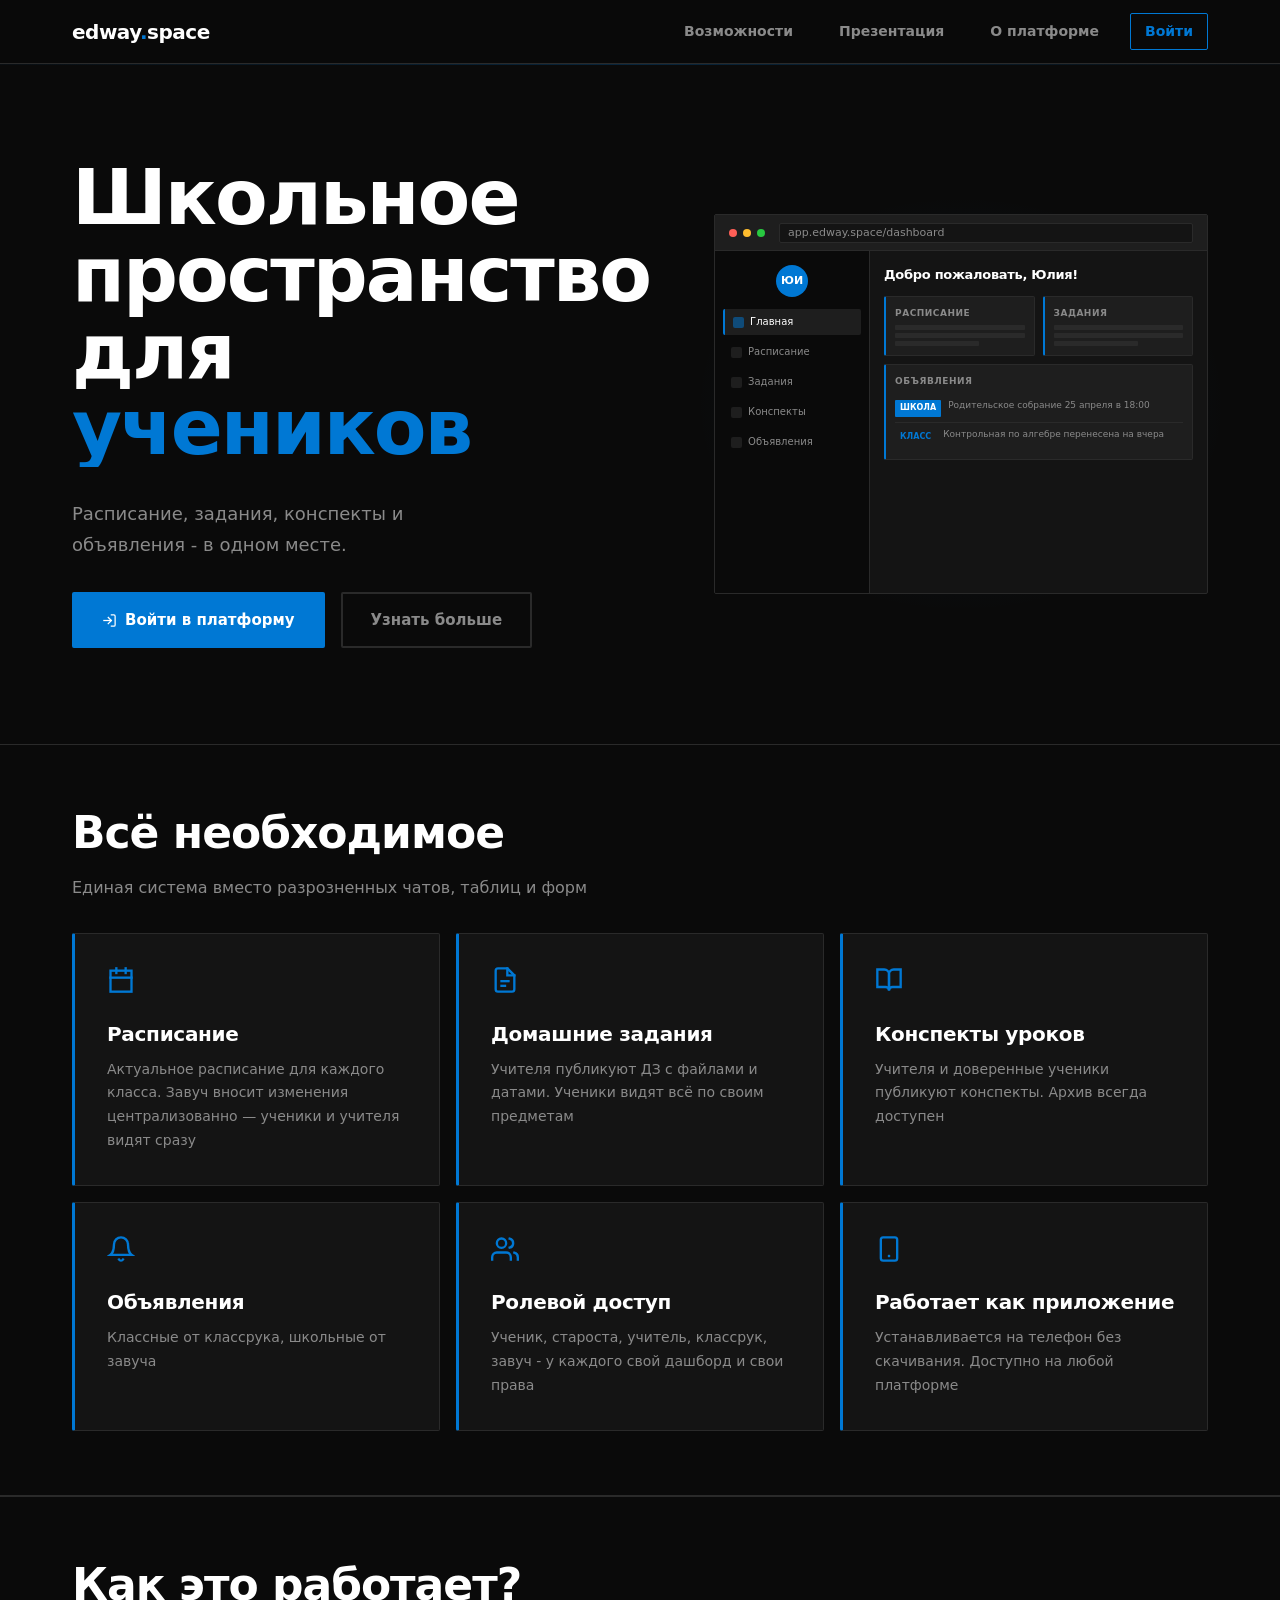
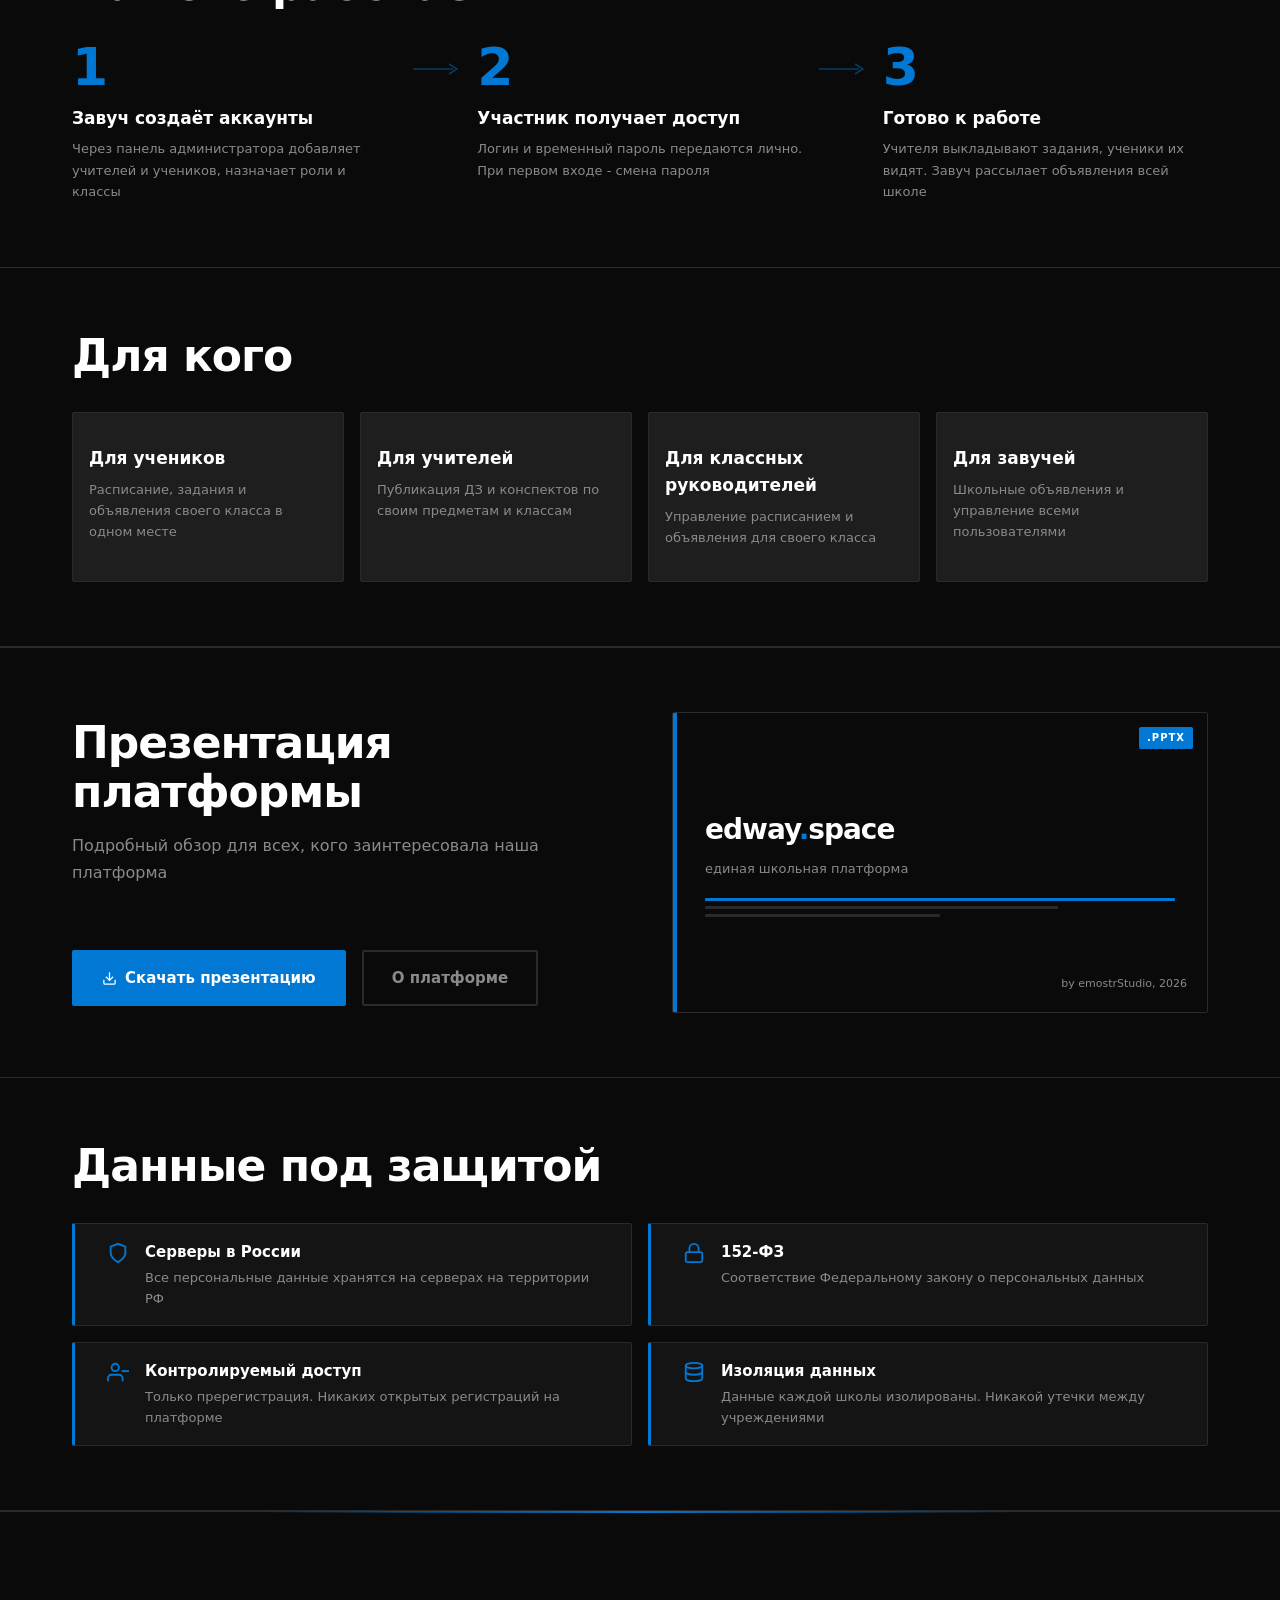
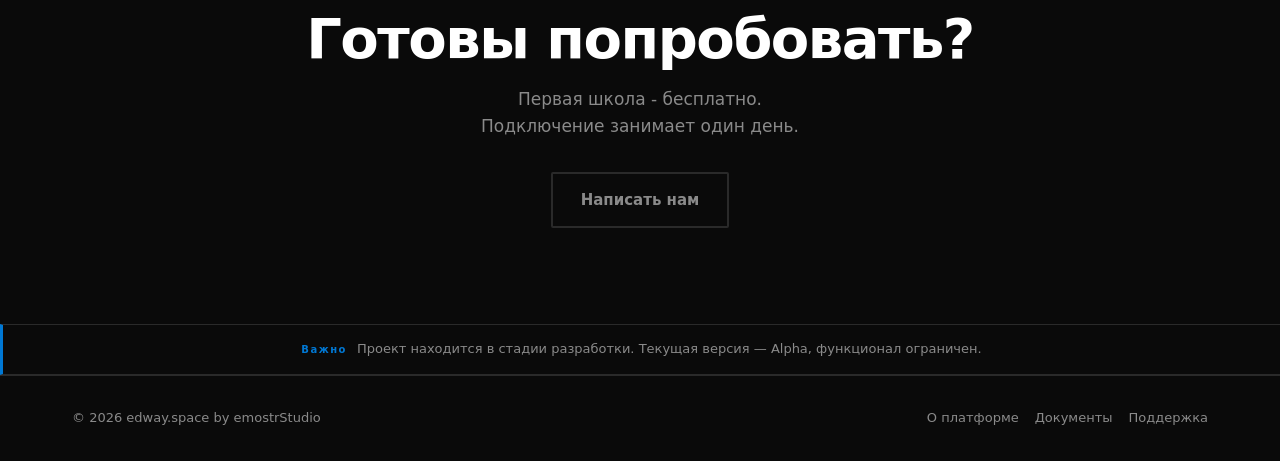
==== index.html @ b4ff79ea "nooo" ====
<!DOCTYPE html>
<html lang="ru">

<head>
    <meta charset="UTF-8">
    <meta name="viewport" content="width=device-width, initial-scale=1.0">
    <title>edway.space — единое школьное пространство</title>
    <meta name="description"
        content="Платформа для учеников, учителей и администрации. Расписание, домашние задания, объявления — всё в одном месте.">
    <link rel="icon" href="favicon.svg" type="image/svg+xml">
    <style>
        @font-face {
            font-family: 'Racama';
            src: url('assets/fonts/racama-regular.woff2') format('woff2');
            font-weight: 400 700;
            font-display: swap;
        }

        :root {
            --bg: #0a0a0a;
            --bg-card: #141414;
            --bg-secondary: #1e1e1e;
            --accent: #0078d4;
            --accent-dim: #005a9e;
            --accent-glow: rgba(0, 120, 212, 0.12);
            --text: #fff;
            --text-muted: #8a8a8a;
            --border: #2a2a2a;
            --radius: 2px;
            --sp-xs: 8px;
            --sp-sm: 16px;
            --sp-md: 32px;
            --sp-lg: 64px;
            --sp-xl: 96px;
            --container: 1200px;
        }

        *,
        *::before,
        *::after {
            box-sizing: border-box;
            margin: 0;
            padding: 0
        }

        html {
            scroll-behavior: smooth
        }

        body {
            background: var(--bg);
            color: var(--text);
            font-family: 'Racama', system-ui, sans-serif;
            font-size: 16px;
            line-height: 1.6;
            -webkit-font-smoothing: antialiased;
            overflow-x: hidden
        }

        a {
            color: inherit;
            text-decoration: none
        }

        .container {
            width: 100%;
            max-width: var(--container);
            margin-inline: auto;
            padding-inline: var(--sp-md)
        }

        .header {
            position: fixed;
            top: 0;
            left: 0;
            right: 0;
            z-index: 100;
            height: 64px;
            background: rgba(10, 10, 10, .88);
            backdrop-filter: blur(14px);
            -webkit-backdrop-filter: blur(14px);
            border-bottom: 1px solid var(--border)
        }

        .header__inner {
            display: flex;
            align-items: center;
            justify-content: space-between;
            height: 100%
        }

        .logo {
            font-size: 20px;
            font-weight: 700;
            letter-spacing: -.5px
        }

        .logo span {
            color: var(--accent)
        }

        .nav {
            display: flex;
            align-items: center;
            gap: var(--sp-sm)
        }

        .nav__link {
            font-size: 14px;
            font-weight: 600;
            color: var(--text-muted);
            padding: 6px 14px;
            border: 1px solid transparent;
            border-radius: var(--radius);
            transition: color .15s, border-color .15s, background .15s
        }

        .nav__link:hover {
            color: var(--text)
        }

        .nav__link--cta {
            color: var(--accent);
            border-color: var(--accent)
        }

        .nav__link--cta:hover {
            background: var(--accent);
            color: var(--text)
        }

        .reveal {
            opacity: 0;
            transform: translateY(28px);
            transition: opacity .7s cubic-bezier(.16, 1, .3, 1), transform .7s cubic-bezier(.16, 1, .3, 1)
        }

        .reveal.visible {
            opacity: 1;
            transform: none
        }

        .d1 {
            transition-delay: .1s
        }

        .d2 {
            transition-delay: .2s
        }

        .d3 {
            transition-delay: .3s
        }

        .d4 {
            transition-delay: .4s
        }

        .hero {
            padding-top: calc(64px + var(--sp-xl));
            padding-bottom: var(--sp-xl);
            position: relative;
            overflow: hidden
        }

        .hero::before {
            content: '';
            position: absolute;
            top: 64px;
            left: -10%;
            right: -10%;
            height: 1px;
            background: linear-gradient(90deg, transparent, var(--accent), transparent);
            opacity: .25
        }

        .hero__grid {
            display: grid;
            grid-template-columns: 1fr 1fr;
            gap: var(--sp-lg);
            align-items: center
        }

        .hero__eyebrow {
            display: inline-flex;
            align-items: center;
            gap: 8px;
            font-size: 11px;
            font-weight: 700;
            color: var(--accent);
            letter-spacing: 2px;
            text-transform: uppercase;
            margin-bottom: var(--sp-sm)
        }

        .hero__eyebrow::before {
            content: '';
            display: block;
            width: 20px;
            height: 1px;
            background: var(--accent)
        }

        .hero__heading {
            font-size: clamp(40px, 6vw, 80px);
            font-weight: 700;
            line-height: 1;
            letter-spacing: -2px;
            margin-bottom: var(--sp-md)
        }

        .ticker {
            display: inline-flex;
            vertical-align: bottom;
            overflow: hidden;
            height: 1em
        }

        #ticker-word {
            display: block;
            color: var(--accent);
            transition: transform .4s cubic-bezier(.16, 1, .3, 1), opacity .4s
        }

        #ticker-word.is-exiting {
            transform: translateY(-100%);
            opacity: 0
        }

        #ticker-word.is-entering {
            transform: translateY(100%);
            opacity: 0;
            transition: none
        }

        .hero__sub {
            font-size: 18px;
            color: var(--text-muted);
            max-width: 440px;
            margin-bottom: var(--sp-md);
            line-height: 1.7
        }

        .hero__actions {
            display: flex;
            gap: var(--sp-sm);
            flex-wrap: wrap
        }

        .btn {
            display: inline-flex;
            align-items: center;
            gap: 8px;
            padding: 14px 28px;
            font-family: inherit;
            font-size: 15px;
            font-weight: 600;
            border-radius: var(--radius);
            cursor: pointer;
            transition: all .15s;
            border: 2px solid var(--accent);
            background: var(--accent);
            color: var(--text)
        }

        .btn:hover {
            background: var(--accent-dim);
            border-color: var(--accent-dim)
        }

        .btn--outline {
            background: transparent;
            color: var(--text-muted);
            border-color: var(--border)
        }

        .btn--outline:hover {
            border-color: var(--accent);
            color: var(--text)
        }

        .hero__visual {
            position: relative;
            height: 380px
        }

        .hero__visual::after {
            content: '';
            position: absolute;
            inset: -20px;
            background: radial-gradient(ellipse at center, var(--accent-glow) 0%, transparent 70%);
            z-index: -1;
            pointer-events: none
        }

        .hero__screen {
            position: absolute;
            inset: 0;
            background: var(--bg-card);
            border: 1px solid var(--border);
            border-radius: var(--radius);
            overflow: hidden;
            display: flex;
            flex-direction: column
        }

        .screen__bar {
            height: 36px;
            background: var(--bg-secondary);
            border-bottom: 1px solid var(--border);
            display: flex;
            align-items: center;
            padding: 0 14px;
            gap: 6px;
            flex-shrink: 0
        }

        .dot {
            width: 8px;
            height: 8px;
            border-radius: 50%
        }

        .dot-r {
            background: #ff5f57
        }

        .dot-y {
            background: #febc2e
        }

        .dot-g {
            background: #28c840
        }

        .screen__url {
            flex: 1;
            height: 20px;
            background: var(--bg-card);
            border: 1px solid var(--border);
            border-radius: 2px;
            margin-left: 8px;
            padding: 0 8px;
            font-size: 11px;
            color: var(--text-muted);
            display: flex;
            align-items: center
        }

        .screen__body {
            flex: 1;
            display: flex;
            overflow: hidden
        }

        .screen__sb {
            width: 155px;
            background: var(--bg);
            border-right: 1px solid var(--border);
            padding: 14px 8px;
            flex-shrink: 0
        }

        .screen__av {
            width: 32px;
            height: 32px;
            border-radius: 50%;
            background: var(--accent);
            margin: 0 auto 12px;
            display: flex;
            align-items: center;
            justify-content: center;
            font-size: 11px;
            font-weight: 700
        }

        .sbn {
            height: 26px;
            border-radius: 2px;
            margin-bottom: 4px;
            display: flex;
            align-items: center;
            padding: 0 8px;
            gap: 6px;
            font-size: 10px;
            color: var(--text-muted)
        }

        .sbn--a {
            background: var(--bg-secondary);
            color: var(--text);
            border-left: 2px solid var(--accent)
        }

        .sbi {
            width: 11px;
            height: 11px;
            border-radius: 2px;
            background: var(--bg-secondary);
            flex-shrink: 0
        }

        .sbn--a .sbi {
            background: var(--accent);
            opacity: .5
        }

        .screen__main {
            flex: 1;
            padding: 14px;
            overflow: hidden
        }

        .sg {
            font-size: 13px;
            font-weight: 700;
            margin-bottom: 10px;
            letter-spacing: -.3px
        }

        .scr {
            display: grid;
            grid-template-columns: 1fr 1fr;
            gap: 8px;
            margin-bottom: 8px
        }

        .sc {
            background: var(--bg-secondary);
            border: 1px solid var(--border);
            border-left: 2px solid var(--accent);
            border-radius: 2px;
            padding: 9px
        }

        .sct {
            font-size: 9px;
            font-weight: 700;
            color: var(--text-muted);
            letter-spacing: .5px;
            margin-bottom: 5px
        }

        .scl {
            height: 5px;
            background: var(--border);
            border-radius: 1px;
            margin-bottom: 3px
        }

        .scl:last-child {
            width: 65%;
            margin: 0
        }

        .scw {
            background: var(--bg-secondary);
            border: 1px solid var(--border);
            border-left: 2px solid var(--accent);
            border-radius: 2px;
            padding: 9px
        }

        .san {
            display: flex;
            align-items: flex-start;
            gap: 7px;
            padding: 5px 0;
            border-bottom: 1px solid var(--border)
        }

        .san:last-child {
            border: none
        }

        .sbdg {
            font-size: 8px;
            font-weight: 700;
            padding: 2px 5px;
            background: var(--accent);
            color: #fff;
            border-radius: 1px;
            flex-shrink: 0;
            margin-top: 1px
        }

        .sat {
            font-size: 9px;
            color: var(--text-muted);
            line-height: 1.4
        }

        .stats {
            border-top: 1px solid var(--border);
            border-bottom: 1px solid var(--border);
            padding: var(--sp-md) 0
        }

        .stats__grid {
            display: grid;
            grid-template-columns: repeat(4, 1fr)
        }

        .stats__item {
            text-align: center;
            padding: var(--sp-sm);
            border-right: 1px solid var(--border)
        }

        .stats__item:last-child {
            border-right: none
        }

        .stats__num {
            display: block;
            font-size: 40px;
            font-weight: 700;
            color: var(--accent);
            letter-spacing: -1px;
            line-height: 1;
            margin-bottom: 4px
        }

        .stats__label {
            font-size: 13px;
            color: var(--text-muted)
        }

        section {
            padding-block: var(--sp-lg)
        }

        .section-label {
            display: block;
            font-size: 11px;
            font-weight: 700;
            color: var(--accent);
            letter-spacing: 2px;
            text-transform: uppercase;
            margin-bottom: var(--sp-xs)
        }

        .section-title {
            font-size: clamp(28px, 4vw, 44px);
            font-weight: 700;
            letter-spacing: -1px;
            margin-bottom: var(--sp-sm);
            line-height: 1.1
        }

        .section-sub {
            font-size: 16px;
            color: var(--text-muted);
            max-width: 560px;
            line-height: 1.7
        }

        .section-divider {
            border: none;
            border-top: 1px solid var(--border)
        }

        .features__grid {
            display: grid;
            grid-template-columns: repeat(3, 1fr);
            gap: var(--sp-sm);
            margin-top: var(--sp-md)
        }

        .card {
            background: var(--bg-card);
            border: 1px solid var(--border);
            border-radius: var(--radius);
            padding: var(--sp-md);
            transition: border-color .2s
        }

        .card:hover {
            border-color: rgba(0, 120, 212, .4)
        }

        .card--accent {
            border-left: 3px solid var(--accent)
        }

        .card__icon {
            color: var(--accent);
            margin-bottom: var(--sp-sm)
        }

        .card__title {
            font-size: 20px;
            font-weight: 700;
            margin-bottom: var(--sp-xs);
            letter-spacing: -.3px
        }

        .card__text {
            font-size: 14px;
            color: var(--text-muted);
            line-height: 1.7
        }

        .how {
            background: var(--bg);
            border-top: 1px solid var(--border);
            border-bottom: 1px solid var(--border)
        }

        .how__steps {
            display: flex;
            align-items: flex-start;
            margin-top: var(--sp-md)
        }

        .how__step {
            flex: 1
        }

        .how__num {
            display: block;
            font-size: 52px;
            font-weight: 700;
            color: var(--accent);
            letter-spacing: -2px;
            line-height: 1
        }

        .how__title {
            font-size: 17px;
            font-weight: 700;
            margin-top: 12px;
            margin-bottom: 6px
        }

        .how__text {
            font-size: 13px;
            color: var(--text-muted);
            line-height: 1.65
        }

        .how__connector {
            flex-shrink: 0;
            display: flex;
            align-items: flex-start;
            padding-top: 20px;
            opacity: .45;
            margin-inline: var(--sp-sm)
        }

        .roles__grid {
            display: grid;
            grid-template-columns: repeat(4, 1fr);
            gap: var(--sp-sm);
            margin-top: var(--sp-md)
        }

        .role-card {
            background: var(--bg-secondary);
            border: 1px solid var(--border);
            border-radius: var(--radius);
            padding: var(--sp-md) var(--sp-sm);
            transition: border-color .2s
        }

        .role-card:hover {
            border-color: var(--accent)
        }

        .role-card__label {
            display: block;
            font-size: 11px;
            font-weight: 700;
            color: var(--accent);
            letter-spacing: 1.5px;
            margin-bottom: var(--sp-sm)
        }

        .role-card__title {
            font-size: 17px;
            font-weight: 700;
            margin-bottom: var(--sp-xs)
        }

        .role-card__text {
            font-size: 13px;
            color: var(--text-muted);
            line-height: 1.6
        }

        .presentation {
            background: var(--bg);
            border-top: 1px solid var(--border);
            border-bottom: 1px solid var(--border)
        }

        .pres__grid {
            display: grid;
            grid-template-columns: 1fr 1fr;
            gap: var(--sp-lg);
            align-items: center
        }

        .pres__preview {
            position: relative;
            background: var(--bg-card);
            border: 1px solid var(--border);
            border-radius: var(--radius);
            overflow: hidden;
            aspect-ratio: 16/9;
            display: flex;
            align-items: center;
            justify-content: center;
            cursor: pointer;
            transition: border-color .2s
        }

        .pres__preview:hover {
            border-color: rgba(0, 120, 212, .4)
        }

        .pres__slide {
            width: 100%;
            height: 100%;
            background: var(--bg);
            display: flex;
            flex-direction: column;
            justify-content: center;
            padding: 32px;
            position: relative
        }

        .pres__slide::before {
            content: '';
            position: absolute;
            top: 0;
            left: 0;
            width: 4px;
            height: 100%;
            background: var(--accent)
        }

        .pres__logo-big {
            font-size: 28px;
            font-weight: 700;
            letter-spacing: -1px;
            margin-bottom: 6px
        }

        .pres__logo-big span {
            color: var(--accent)
        }

        .pres__sub {
            font-size: 13px;
            color: var(--text-muted)
        }

        .pres__lines {
            margin-top: 18px;
            display: flex;
            flex-direction: column;
            gap: 5px
        }

        .pres__line {
            height: 3px;
            background: var(--accent);
            border-radius: 1px
        }

        .pres__line:nth-child(2) {
            background: var(--border);
            width: 75%
        }

        .pres__line:nth-child(3) {
            background: var(--border);
            width: 50%
        }

        .pres__year {
            font-size: 11px;
            color: var(--text-muted);
            position: absolute;
            bottom: 20px;
            right: 20px
        }

        .pres__badge-tag {
            position: absolute;
            top: 14px;
            right: 14px;
            background: var(--accent);
            color: #fff;
            font-size: 10px;
            font-weight: 700;
            padding: 3px 8px;
            border-radius: 2px;
            letter-spacing: 1px
        }

        .pres__hover {
            position: absolute;
            inset: 0;
            display: flex;
            align-items: center;
            justify-content: center;
            background: rgba(0, 0, 0, .5);
            opacity: 0;
            transition: opacity .2s
        }

        .pres__preview:hover .pres__hover {
            opacity: 1
        }

        .pres__play-circle {
            width: 48px;
            height: 48px;
            border: 2px solid #fff;
            border-radius: 50%;
            display: flex;
            align-items: center;
            justify-content: center
        }

        .pres__meta {
            display: flex;
            gap: var(--sp-sm);
            flex-wrap: wrap;
            margin-top: var(--sp-md)
        }

        .meta-tag {
            font-size: 12px;
            color: var(--text-muted);
            background: var(--bg-secondary);
            border: 1px solid var(--border);
            padding: 4px 10px;
            border-radius: 2px
        }

        .pres__actions {
            display: flex;
            gap: var(--sp-sm);
            margin-top: var(--sp-md);
            flex-wrap: wrap
        }

        .security__grid {
            display: grid;
            grid-template-columns: 1fr 1fr;
            gap: var(--sp-sm);
            margin-top: var(--sp-md)
        }

        .sec-card {
            display: flex;
            gap: var(--sp-sm);
            align-items: flex-start;
            background: var(--bg-card);
            border: 1px solid var(--border);
            border-left: 3px solid var(--accent);
            border-radius: var(--radius);
            padding: var(--sp-sm) var(--sp-md)
        }

        .sec-card__icon {
            color: var(--accent);
            flex-shrink: 0;
            margin-top: 2px
        }

        .sec-card__title {
            font-size: 15px;
            font-weight: 700;
            margin-bottom: 4px
        }

        .sec-card__text {
            font-size: 13px;
            color: var(--text-muted);
            line-height: 1.6
        }

        .cta {
            text-align: center;
            padding-block: var(--sp-xl);
            border-top: 1px solid var(--border);
            position: relative
        }

        .cta::before {
            content: '';
            position: absolute;
            top: -1px;
            left: 20%;
            right: 20%;
            height: 2px;
            background: linear-gradient(90deg, transparent, var(--accent), transparent)
        }

        .cta__heading {
            font-size: clamp(32px, 5vw, 56px);
            font-weight: 700;
            letter-spacing: -1.5px;
            line-height: 1.1;
            margin-bottom: var(--sp-sm)
        }

        .cta__sub {
            font-size: 17px;
            color: var(--text-muted);
            max-width: 440px;
            margin: 0 auto var(--sp-md);
            line-height: 1.6
        }

        .cta__actions {
            display: flex;
            gap: var(--sp-sm);
            justify-content: center;
            flex-wrap: wrap
        }

        .cta__note {
            margin-top: var(--sp-sm);
            font-size: 13px;
            color: var(--text-muted)
        }

        .alpha-notice {
            background: var(--bg);
            border-top: 1px solid var(--border);
            border-bottom: 1px solid var(--border);
            border-left: 3px solid var(--accent);
            padding: 14px 32px;
            font-size: 13px;
            color: var(--text-muted);
            text-align: center
        }

        .alpha-notice__label {
            font-size: 10px;
            font-weight: 700;
            color: var(--accent);
            letter-spacing: 1.5px;
            margin-right: 10px
        }

        .footer {
            padding-block: var(--sp-md);
            border-top: 1px solid var(--border)
        }

        .footer__inner {
            display: flex;
            align-items: center;
            justify-content: space-between;
            flex-wrap: wrap;
            gap: var(--sp-sm)
        }

        .footer__copy {
            font-size: 13px;
            color: var(--text-muted)
        }

        .footer__nav {
            display: flex;
            gap: var(--sp-sm)
        }

        .footer__link {
            font-size: 13px;
            color: var(--text-muted);
            transition: color .15s
        }

        .footer__link:hover {
            color: var(--text)
        }

        @media(max-width:900px) {
            .hero__grid {
                grid-template-columns: 1fr
            }

            .hero__visual {
                display: none
            }

            .pres__grid {
                grid-template-columns: 1fr
            }

            .roles__grid {
                grid-template-columns: 1fr 1fr
            }

            .stats__grid {
                grid-template-columns: 1fr 1fr
            }

            .stats__item:nth-child(2) {
                border-right: none
            }

            .stats__item:nth-child(3) {
                border-top: 1px solid var(--border)
            }

            .stats__item:nth-child(4) {
                border-top: 1px solid var(--border);
                border-right: none
            }
        }

        @media(max-width:640px) {
            :root {
                --sp-lg: 48px;
                --sp-xl: 64px
            }

            .features__grid,
            .security__grid {
                grid-template-columns: 1fr
            }

            .roles__grid {
                grid-template-columns: 1fr
            }

            .how__steps {
                flex-direction: column;
                gap: var(--sp-md)
            }

            .how__connector {
                display: none
            }

            .footer__inner {
                flex-direction: column;
                align-items: flex-start
            }

            .nav__link:not(.nav__link--cta) {
                display: none
            }
        }
    </style>
</head>

<body>

    <header class="header">
        <div class="container header__inner">
            <a href="/" class="logo">edway<span>.</span>space</a>
            <nav class="nav">
                <a href="#features" class="nav__link">Возможности</a>
                <a href="#presentation" class="nav__link">Презентация</a>
                <a href="pages/about.html" class="nav__link">О платформе</a>
                <a href="https://app.edway.space/login" class="nav__link nav__link--cta">Войти</a>
            </nav>
        </div>
    </header>

    <section class="hero">
        <div class="container">
            <div class="hero__grid">
                <div>
                    <h1 class="hero__heading reveal d1">
                        Школьное<br>пространство<br>для
                        <span class="ticker"><span id="ticker-word">учеников</span></span>
                    </h1>
                    <p class="hero__sub reveal d2">Расписание, задания, конспекты и объявления - в одном месте.</p>
                    <div class="hero__actions reveal d3">
                        <a href="https://app.edway.space" class="btn">
                            <svg width="15" height="15" viewBox="0 0 24 24" fill="none" stroke="currentColor"
                                stroke-width="2" stroke-linecap="square">
                                <path d="M15 3h4a2 2 0 0 1 2 2v14a2 2 0 0 1-2 2h-4" />
                                <polyline points="10 17 15 12 10 7" />
                                <line x1="15" y1="12" x2="3" y2="12" />
                            </svg>
                            Войти в платформу
                        </a>
                        <a href="#features" class="btn btn--outline">Узнать больше</a>
                    </div>
                </div>

                <div class="hero__visual reveal d2">
                    <div class="hero__screen">
                        <div class="screen__bar">
                            <div class="dot dot-r"></div>
                            <div class="dot dot-y"></div>
                            <div class="dot dot-g"></div>
                            <div class="screen__url">app.edway.space/dashboard</div>
                        </div>
                        <div class="screen__body">
                            <div class="screen__sb">
                                <div class="screen__av">ЮИ</div>
                                <div class="sbn sbn--a">
                                    <div class="sbi"></div>Главная
                                </div>
                                <div class="sbn">
                                    <div class="sbi"></div>Расписание
                                </div>
                                <div class="sbn">
                                    <div class="sbi"></div>Задания
                                </div>
                                <div class="sbn">
                                    <div class="sbi"></div>Конспекты
                                </div>
                                <div class="sbn">
                                    <div class="sbi"></div>Объявления
                                </div>
                            </div>
                            <div class="screen__main">
                                <div class="sg">Добро пожаловать, Юлия!</div>
                                <div class="scr">
                                    <div class="sc">
                                        <div class="sct">РАСПИСАНИЕ</div>
                                        <div class="scl"></div>
                                        <div class="scl"></div>
                                        <div class="scl"></div>
                                    </div>
                                    <div class="sc">
                                        <div class="sct">ЗАДАНИЯ</div>
                                        <div class="scl"></div>
                                        <div class="scl"></div>
                                        <div class="scl"></div>
                                    </div>
                                </div>
                                <div class="scw">
                                    <div class="sct">ОБЪЯВЛЕНИЯ</div>
                                    <div class="san">
                                        <div class="sbdg">ШКОЛА</div>
                                        <div class="sat">Родительское собрание 25 апреля в 18:00</div>
                                    </div>
                                    <div class="san">
                                        <div class="sbdg" style="background:var(--bg-secondary);color:var(--accent)">
                                            КЛАСС</div>
                                        <div class="sat">Контрольная по алгебре перенесена на вчера</div>
                                    </div>
                                </div>
                            </div>
                        </div>
                    </div>
                </div>
            </div>
        </div>
    </section>

    <hr class="section-divider">


    <section id="features">
        <div class="container">
            <h2 class="section-title reveal">Всё необходимое</h2>
            <p class="section-sub reveal">Единая система вместо разрозненных чатов, таблиц и форм</p>
            <div class="features__grid">
                <article class="card card--accent reveal d1">
                    <div class="card__icon"><svg width="28" height="28" viewBox="0 0 24 24" fill="none"
                            stroke="currentColor" stroke-width="2" stroke-linecap="square">
                            <rect x="3" y="4" width="18" height="18" />
                            <line x1="16" y1="2" x2="16" y2="6" />
                            <line x1="8" y1="2" x2="8" y2="6" />
                            <line x1="3" y1="10" x2="21" y2="10" />
                        </svg></div>
                    <h3 class="card__title">Расписание</h3>
                    <p class="card__text">Актуальное расписание для каждого класса. Завуч вносит изменения
                        централизованно — ученики и учителя
                        видят сразу</p>
                </article>
                <article class="card card--accent reveal d2">
                    <div class="card__icon"><svg width="28" height="28" viewBox="0 0 24 24" fill="none"
                            stroke="currentColor" stroke-width="2" stroke-linecap="square">
                            <path d="M14 2H6a2 2 0 0 0-2 2v16a2 2 0 0 0 2 2h12a2 2 0 0 0 2-2V8z" />
                            <polyline points="14 2 14 8 20 8" />
                            <line x1="9" y1="13" x2="15" y2="13" />
                            <line x1="9" y1="17" x2="12" y2="17" />
                        </svg></div>
                    <h3 class="card__title">Домашние задания</h3>
                    <p class="card__text">Учителя публикуют ДЗ с файлами и датами. Ученики видят всё по своим
                        предметам</p>
                </article>
                <article class="card card--accent reveal d3">
                    <div class="card__icon"><svg width="28" height="28" viewBox="0 0 24 24" fill="none"
                            stroke="currentColor" stroke-width="2" stroke-linecap="square">
                            <path d="M2 3h6a4 4 0 0 1 4 4v14a3 3 0 0 0-3-3H2z" />
                            <path d="M22 3h-6a4 4 0 0 0-4 4v14a3 3 0 0 1 3-3h7z" />
                        </svg></div>
                    <h3 class="card__title">Конспекты уроков</h3>
                    <p class="card__text">Учителя и доверенные ученики публикуют конспекты. Архив всегда доступен</p>
                </article>
                <article class="card card--accent reveal d1">
                    <div class="card__icon"><svg width="28" height="28" viewBox="0 0 24 24" fill="none"
                            stroke="currentColor" stroke-width="2" stroke-linecap="square">
                            <path d="M18 8A6 6 0 0 0 6 8c0 7-3 9-3 9h18s-3-2-3-9" />
                            <path d="M13.73 21a2 2 0 0 1-3.46 0" />
                        </svg></div>
                    <h3 class="card__title">Объявления</h3>
                    <p class="card__text">Классные от классрука, школьные от завуча</p>
                </article>
                <article class="card card--accent reveal d2">
                    <div class="card__icon"><svg width="28" height="28" viewBox="0 0 24 24" fill="none"
                            stroke="currentColor" stroke-width="2" stroke-linecap="square">
                            <path d="M17 21v-2a4 4 0 0 0-4-4H5a4 4 0 0 0-4 4v2" />
                            <circle cx="9" cy="7" r="4" />
                            <path d="M23 21v-2a4 4 0 0 0-3-3.87" />
                            <path d="M16 3.13a4 4 0 0 1 0 7.75" />
                        </svg></div>
                    <h3 class="card__title">Ролевой доступ</h3>
                    <p class="card__text">Ученик, староста, учитель, классрук, завуч - у каждого свой дашборд и свои
                        права</p>
                </article>
                <article class="card card--accent reveal d3">
                    <div class="card__icon"><svg width="28" height="28" viewBox="0 0 24 24" fill="none"
                            stroke="currentColor" stroke-width="2" stroke-linecap="square">
                            <rect x="5" y="2" width="14" height="20" rx="2" ry="2" />
                            <line x1="12" y1="18" x2="12.01" y2="18" />
                        </svg></div>
                    <h3 class="card__title">Работает как приложение</h3>
                    <p class="card__text">Устанавливается на телефон без скачивания. Доступно на любой платформе</p>
                </article>
            </div>
        </div>
    </section>

    <hr class="section-divider">

    <section class="how">
        <div class="container">
            <h2 class="section-title reveal">Как это работает?</h2>
            <div class="how__steps">
                <div class="how__step reveal d1">
                    <span class="how__num">1</span>
                    <h3 class="how__title">Завуч создаёт аккаунты</h3>
                    <p class="how__text">Через панель администратора добавляет учителей и учеников, назначает роли и
                        классы</p>
                </div>
                <div class="how__connector" aria-hidden="true">
                    <svg width="48" height="16" viewBox="0 0 48 16" fill="none">
                        <line x1="0" y1="8" x2="40" y2="8" stroke="#0078d4" stroke-width="1.5" />
                        <polyline points="36,3 44,8 36,13" stroke="#0078d4" stroke-width="1.5" fill="none"
                            stroke-linejoin="miter" />
                    </svg>
                </div>
                <div class="how__step reveal d2">
                    <span class="how__num">2</span>
                    <h3 class="how__title">Участник получает доступ</h3>
                    <p class="how__text">Логин и временный пароль передаются лично. При первом входе - смена пароля</p>
                </div>
                <div class="how__connector" aria-hidden="true">
                    <svg width="48" height="16" viewBox="0 0 48 16" fill="none">
                        <line x1="0" y1="8" x2="40" y2="8" stroke="#0078d4" stroke-width="1.5" />
                        <polyline points="36,3 44,8 36,13" stroke="#0078d4" stroke-width="1.5" fill="none"
                            stroke-linejoin="miter" />
                    </svg>
                </div>
                <div class="how__step reveal d3">
                    <span class="how__num">3</span>
                    <h3 class="how__title">Готово к работе</h3>
                    <p class="how__text">Учителя выкладывают задания, ученики их видят. Завуч рассылает объявления всей
                        школе</p>
                </div>
            </div>
        </div>
    </section>

    <section>
        <div class="container">
            <h2 class="section-title reveal">Для кого</h2>
            <div class="roles__grid">
                <article class="role-card reveal d1">
                    <h3 class="role-card__title">Для учеников</h3>
                    <p class="role-card__text">Расписание, задания и объявления своего класса в одном месте</p>
                </article>
                <article class="role-card reveal d2">
                    <h3 class="role-card__title">Для учителей</h3>
                    <p class="role-card__text">Публикация ДЗ и конспектов по своим предметам и классам</p>
                </article>
                <article class="role-card reveal d3">
                    <h3 class="role-card__title">Для классных руководителей</h3>
                    <p class="role-card__text">Управление расписанием и объявления для своего класса</p>
                </article>
                <article class="role-card reveal d4">
                    <h3 class="role-card__title">Для завучей</h3>
                    <p class="role-card__text">Школьные объявления и управление всеми пользователями</p>
                </article>
            </div>
        </div>
    </section>

    <hr class="section-divider">

    <section id="presentation" class="presentation">
        <div class="container">
            <div class="pres__grid">
                <div class="reveal">
                    <h2 class="section-title">Презентация<br>платформы</h2>
                    <p class="section-sub">Подробный обзор для всех, кого заинтересовала наша платформа</p>
                    <div class="pres__meta">
                    </div>
                    <div class="pres__actions">
                        <a href="assets/edwayspace_pres.pptx" download class="btn">
                            <svg width="15" height="15" viewBox="0 0 24 24" fill="none" stroke="currentColor"
                                stroke-width="2" stroke-linecap="square">
                                <path d="M21 15v4a2 2 0 0 1-2 2H5a2 2 0 0 1-2-2v-4" />
                                <polyline points="7 10 12 15 17 10" />
                                <line x1="12" y1="15" x2="12" y2="3" />
                            </svg>
                            Скачать презентацию
                        </a>
                        <a href="pages/about.html" class="btn btn--outline">О платформе</a>
                    </div>
                </div>
                <div class="pres__preview reveal d2">
                    <div class="pres__slide">
                        <div class="pres__badge-tag">.PPTX</div>
                        <div class="pres__logo-big">edway<span>.</span>space</div>
                        <div class="pres__sub">единая школьная платформа</div>
                        <div class="pres__lines">
                            <div class="pres__line"></div>
                            <div class="pres__line"></div>
                            <div class="pres__line"></div>
                        </div>
                        <div class="pres__year">by emostrStudio, 2026</div>
                    </div>
                    <div class="pres__hover">
                        <div class="pres__play-circle">
                            <svg width="16" height="16" viewBox="0 0 24 24" fill="white">
                                <polygon points="5 3 19 12 5 21 5 3" />
                            </svg>
                        </div>
                    </div>
                </div>
            </div>
        </div>
    </section>

    <section>
        <div class="container">
            <h2 class="section-title reveal">Данные под защитой</h2>
            <div class="security__grid">
                <div class="sec-card reveal d1">
                    <div class="sec-card__icon"><svg width="22" height="22" viewBox="0 0 24 24" fill="none"
                            stroke="currentColor" stroke-width="2" stroke-linecap="square">
                            <path d="M12 22s8-4 8-10V5l-8-3-8 3v7c0 6 8 10 8 10z" />
                        </svg></div>
                    <div>
                        <h4 class="sec-card__title">Серверы в России</h4>
                        <p class="sec-card__text">Все персональные данные хранятся на серверах на территории РФ</p>
                    </div>
                </div>
                <div class="sec-card reveal d2">
                    <div class="sec-card__icon"><svg width="22" height="22" viewBox="0 0 24 24" fill="none"
                            stroke="currentColor" stroke-width="2" stroke-linecap="square">
                            <rect x="3" y="11" width="18" height="11" rx="2" ry="2" />
                            <path d="M7 11V7a5 5 0 0 1 10 0v4" />
                        </svg></div>
                    <div>
                        <h4 class="sec-card__title">152-ФЗ</h4>
                        <p class="sec-card__text">Соответствие Федеральному закону о персональных данных</p>
                    </div>
                </div>
                <div class="sec-card reveal d3">
                    <div class="sec-card__icon"><svg width="22" height="22" viewBox="0 0 24 24" fill="none"
                            stroke="currentColor" stroke-width="2" stroke-linecap="square">
                            <path d="M17 21v-2a4 4 0 0 0-4-4H5a4 4 0 0 0-4 4v2" />
                            <circle cx="9" cy="7" r="4" />
                            <line x1="23" y1="11" x2="17" y2="11" />
                        </svg></div>
                    <div>
                        <h4 class="sec-card__title">Контролируемый доступ</h4>
                        <p class="sec-card__text">Только пререгистрация. Никаких открытых регистраций на платформе</p>
                    </div>
                </div>
                <div class="sec-card reveal d4">
                    <div class="sec-card__icon"><svg width="22" height="22" viewBox="0 0 24 24" fill="none"
                            stroke="currentColor" stroke-width="2" stroke-linecap="square">
                            <ellipse cx="12" cy="5" rx="9" ry="3" />
                            <path d="M21 12c0 1.66-4 3-9 3s-9-1.34-9-3" />
                            <path d="M3 5v14c0 1.66 4 3 9 3s9-1.34 9-3V5" />
                        </svg></div>
                    <div>
                        <h4 class="sec-card__title">Изоляция данных</h4>
                        <p class="sec-card__text">Данные каждой школы изолированы. Никакой утечки между учреждениями</p>
                    </div>
                </div>
            </div>
        </div>
    </section>

    <hr class="section-divider">

    <section class="cta">
        <div class="container">
            <h2 class="cta__heading reveal">Готовы попробовать?</h2>
            <p class="cta__sub reveal">Первая школа - бесплатно.<br>Подключение занимает один день.</p>
            <div class="cta__actions reveal">
                <a href="pages/support.html" class="btn btn--outline">Написать нам</a>
            </div>
        </div>
    </section>

    <aside class="alpha-notice">
        <span class="alpha-notice__label">Важно</span>Проект находится в стадии разработки. Текущая версия — Alpha,
        функционал ограничен.
    </aside>

    <footer class="footer">
        <div class="container footer__inner">
            <span class="footer__copy">© 2026 edway.space by emostrStudio</span>
            <nav class="footer__nav">
                <a href="pages/about.html" class="footer__link">О платформе</a>
                <a href="pages/documents.html" class="footer__link">Документы</a>
                <a href="pages/support.html" class="footer__link">Поддержка</a>
            </nav>
        </div>
    </footer>

    <script>
        (function () {
            var words = ['учеников', 'учителей', 'классруков', 'завучей'];
            var el = document.getElementById('ticker-word');
            var i = 0;
            function tick() {
                el.classList.add('is-exiting');
                setTimeout(function () {
                    i = (i + 1) % words.length;
                    el.classList.add('is-entering');
                    el.classList.remove('is-exiting');
                    el.textContent = words[i];
                    el.offsetWidth;
                    el.classList.remove('is-entering');
                }, 400);
            }
            setInterval(tick, 2200);
        }());
        (function () {
            var els = document.querySelectorAll('.reveal');
            var io = new IntersectionObserver(function (entries) {
                entries.forEach(function (e) {
                    if (e.isIntersecting) { e.target.classList.add('visible'); io.unobserve(e.target); }
                });
            }, { threshold: 0.1, rootMargin: '0px 0px -30px 0px' });
            els.forEach(function (el) { io.observe(el); });
        }());
    </script>
</body>

</html>
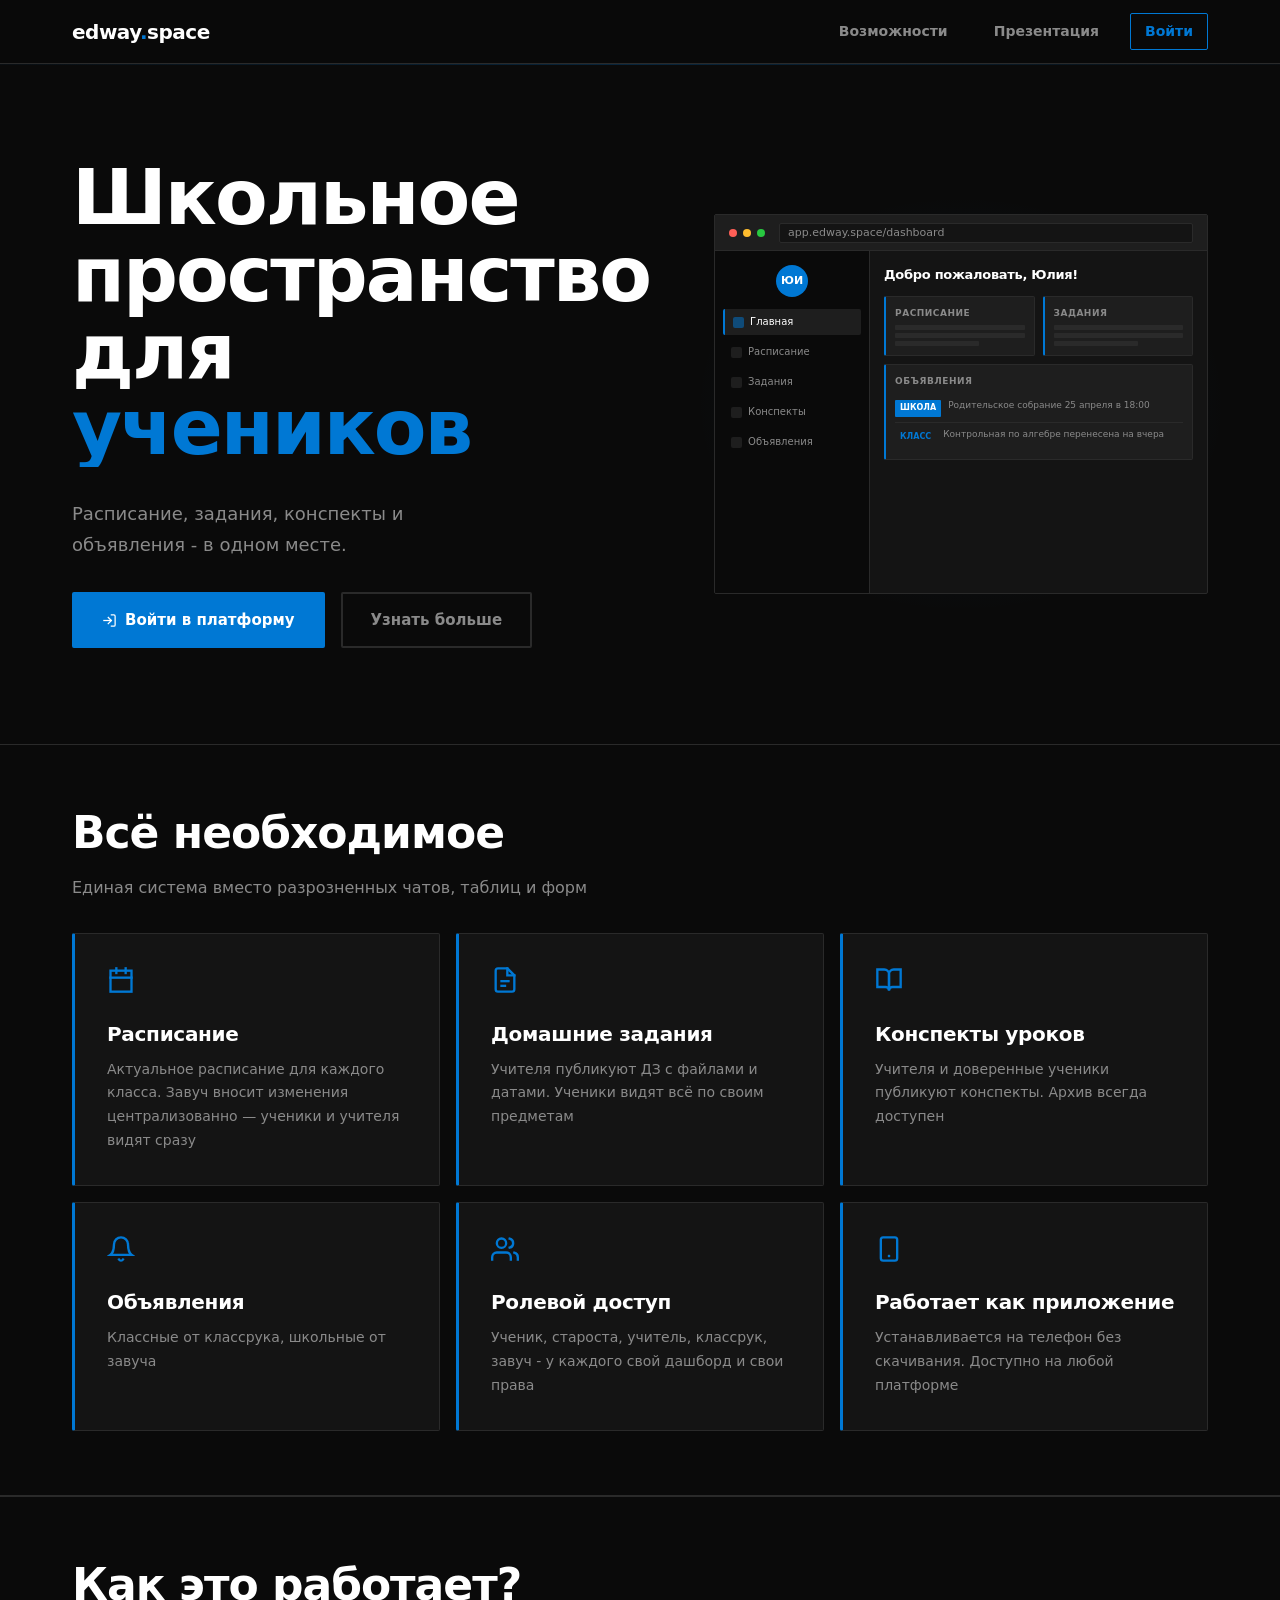
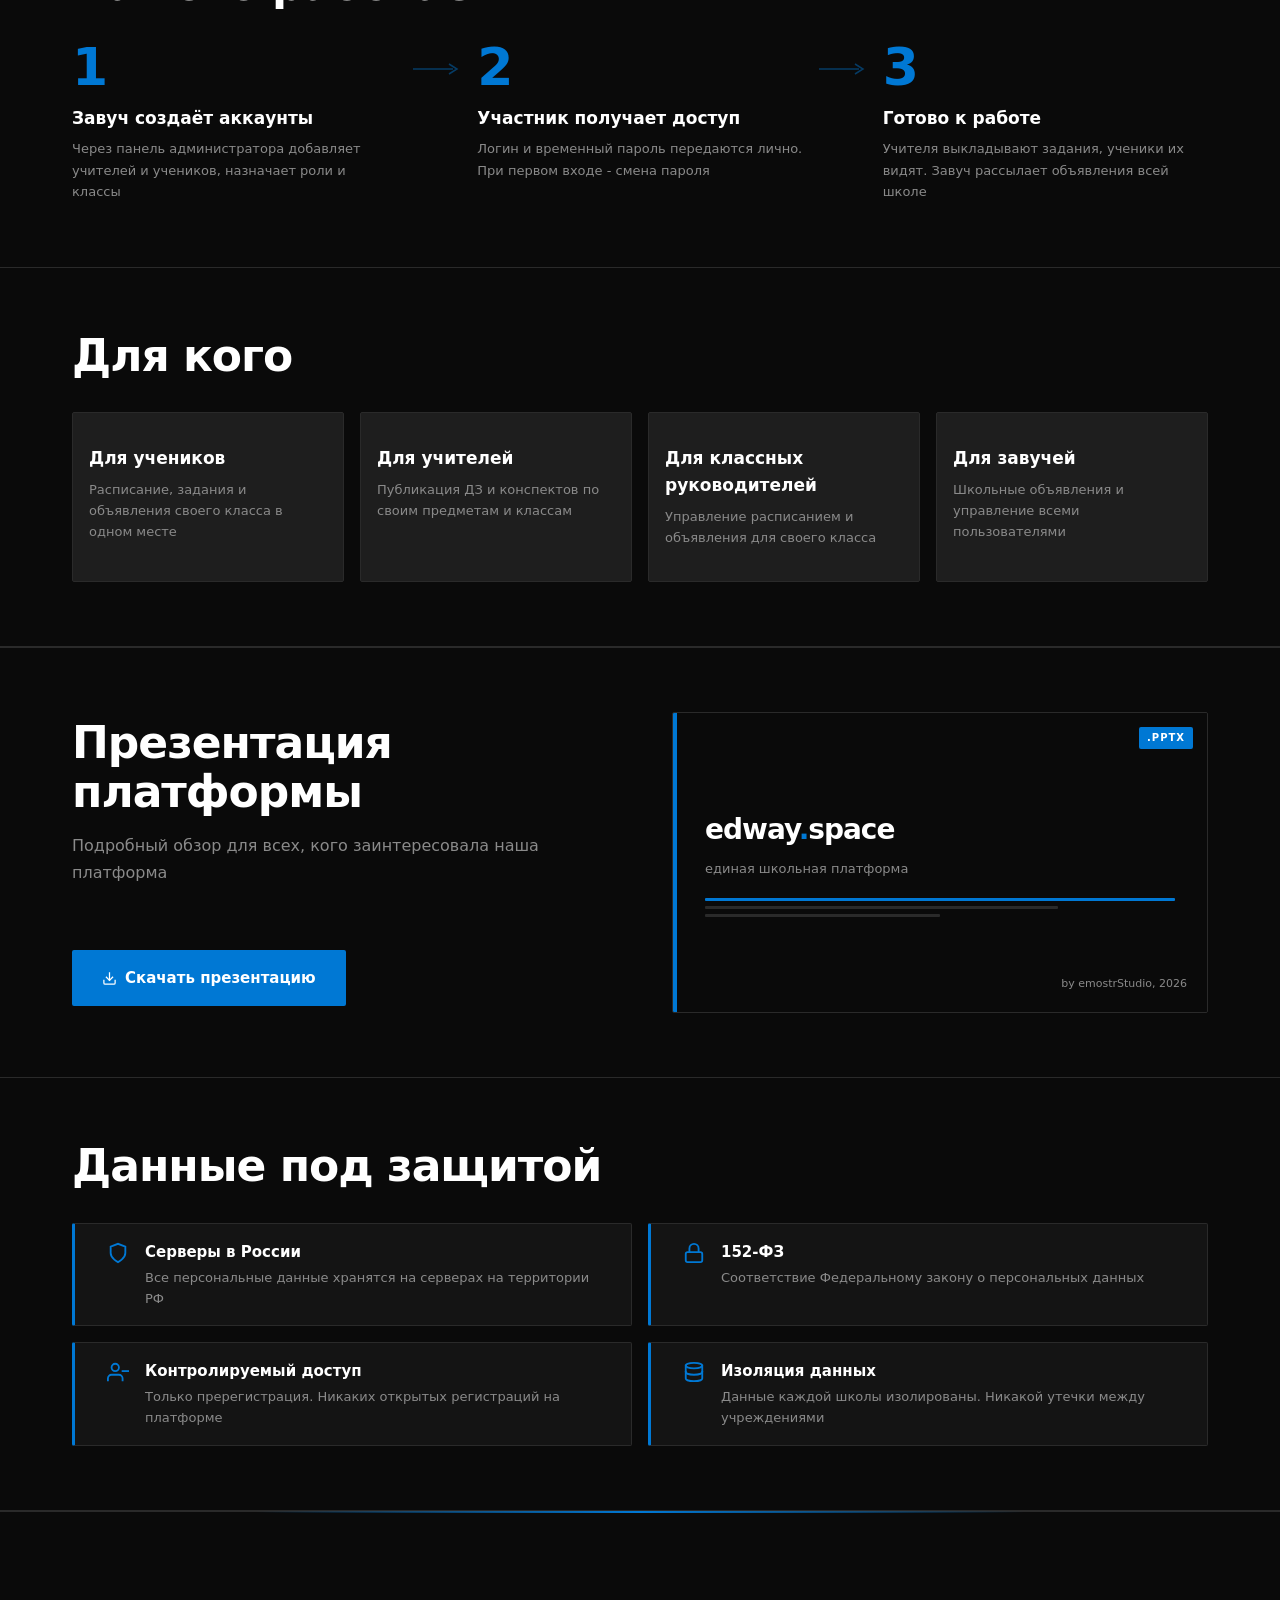
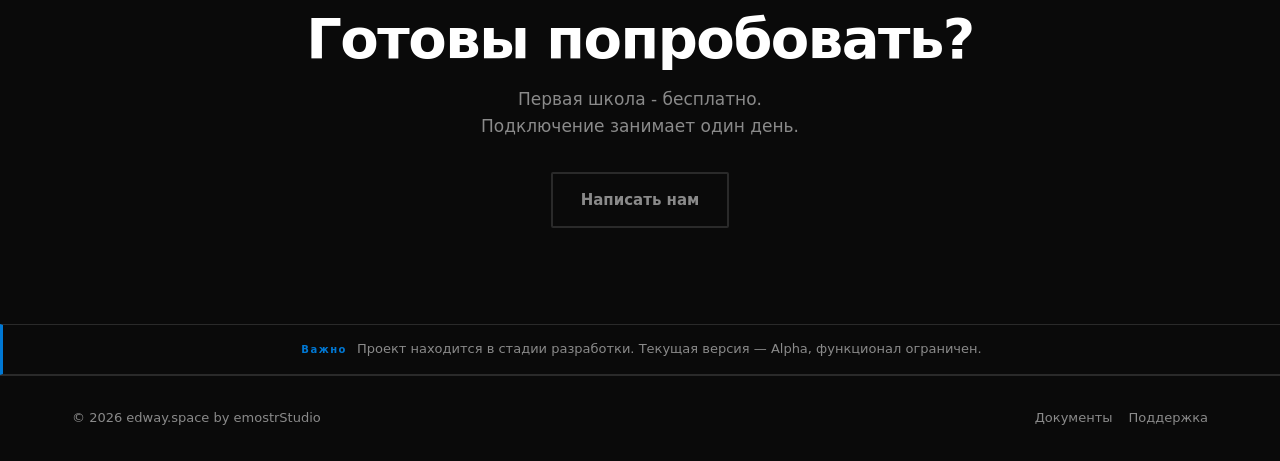
==== commit 2509dafe: "ff" ====
--- a/index.html
+++ b/index.html
@@ -1061,7 +1061,6 @@
             <nav class="nav">
                 <a href="#features" class="nav__link">Возможности</a>
                 <a href="#presentation" class="nav__link">Презентация</a>
-                <a href="pages/about.html" class="nav__link">О платформе</a>
                 <a href="https://app.edway.space/login" class="nav__link nav__link--cta">Войти</a>
             </nav>
         </div>
@@ -1314,7 +1313,6 @@
                             </svg>
                             Скачать презентацию
                         </a>
-                        <a href="pages/about.html" class="btn btn--outline">О платформе</a>
                     </div>
                 </div>
                 <div class="pres__preview reveal d2">
@@ -1415,7 +1413,6 @@
         <div class="container footer__inner">
             <span class="footer__copy">© 2026 edway.space by emostrStudio</span>
             <nav class="footer__nav">
-                <a href="pages/about.html" class="footer__link">О платформе</a>
                 <a href="pages/documents.html" class="footer__link">Документы</a>
                 <a href="pages/support.html" class="footer__link">Поддержка</a>
             </nav>
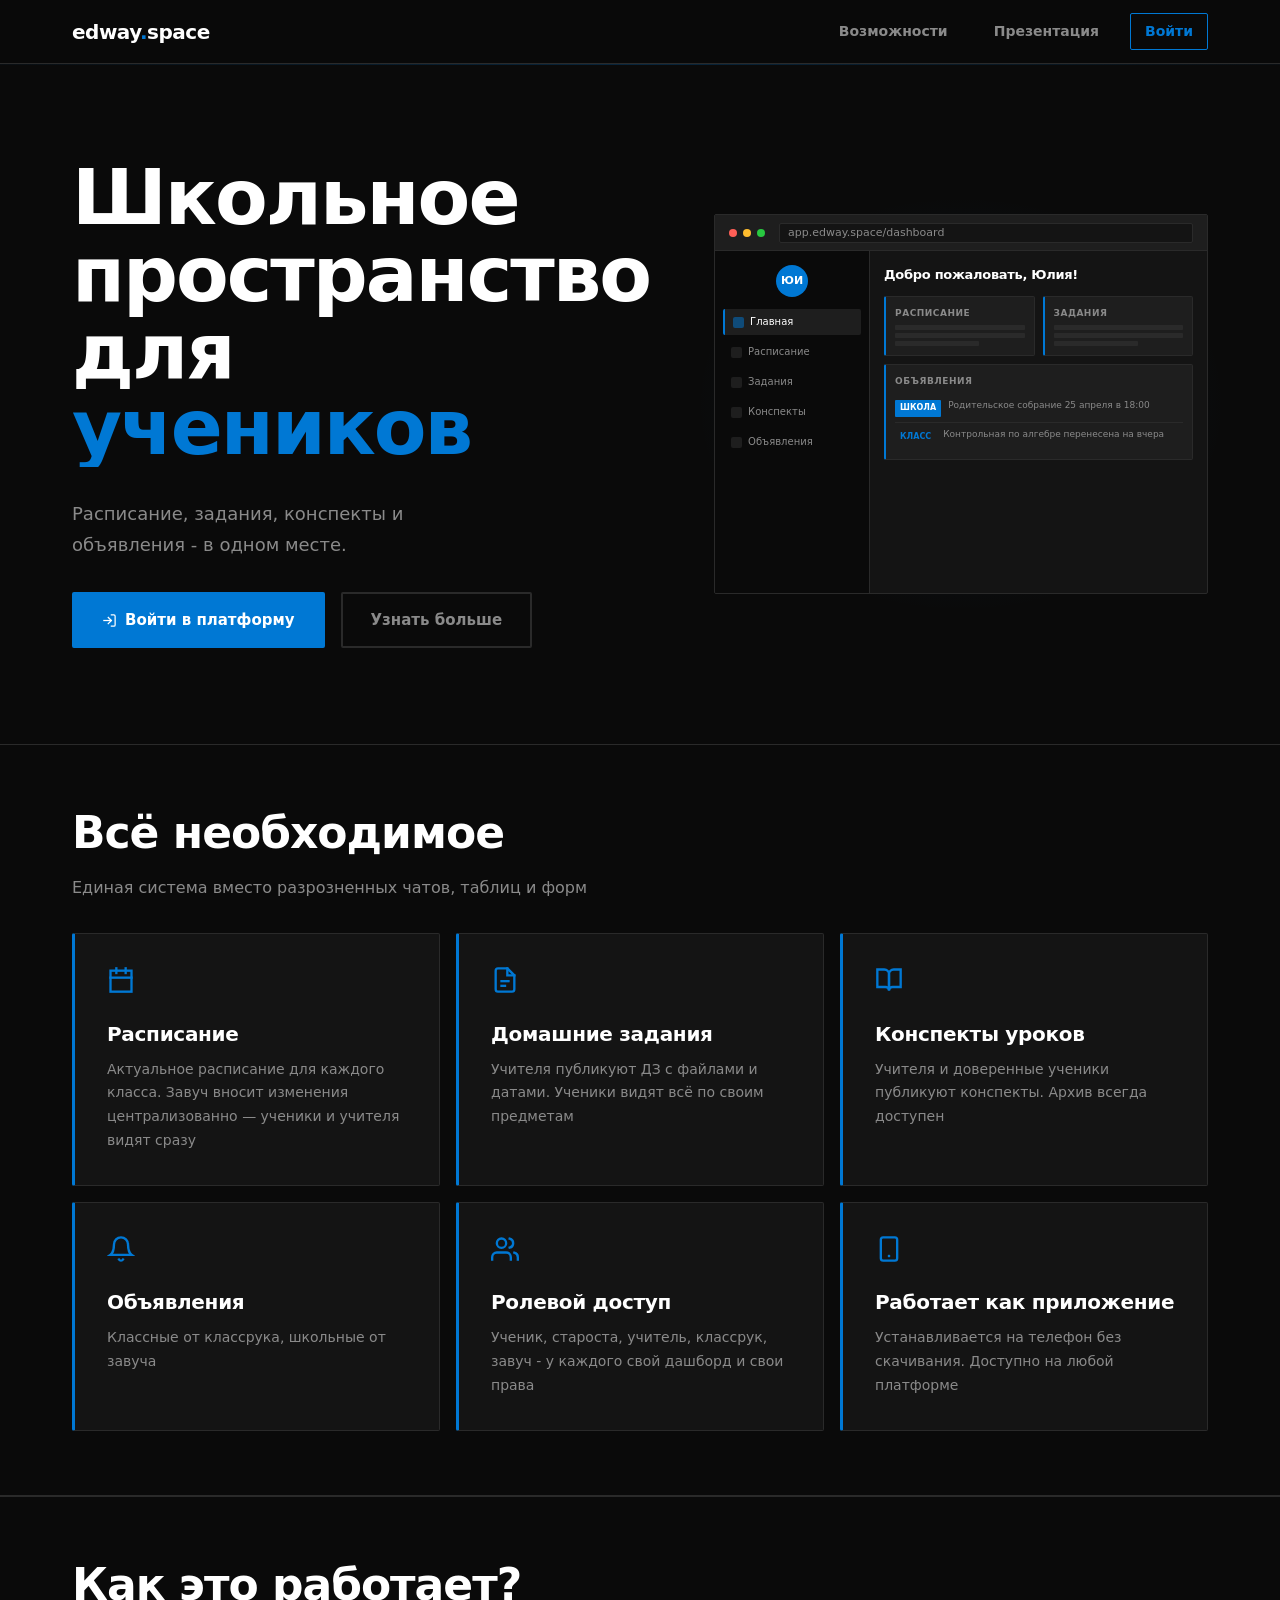
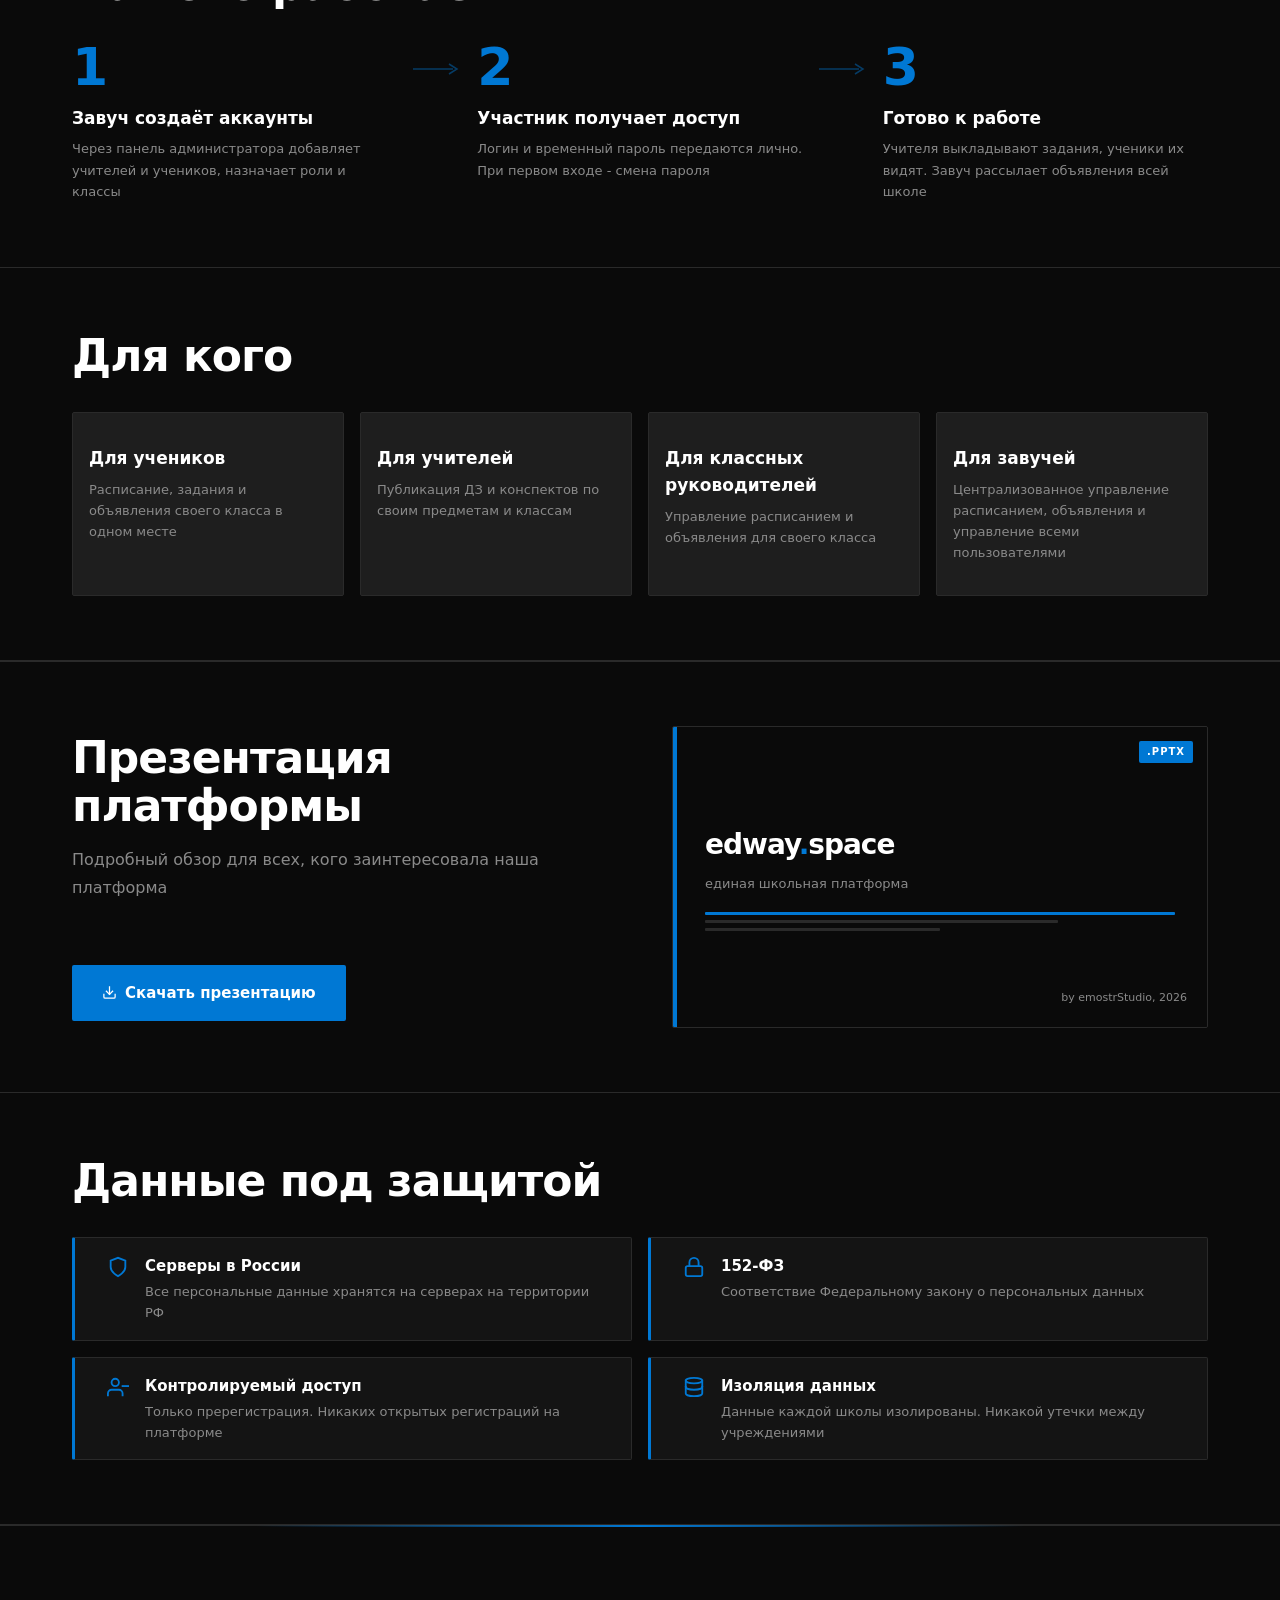
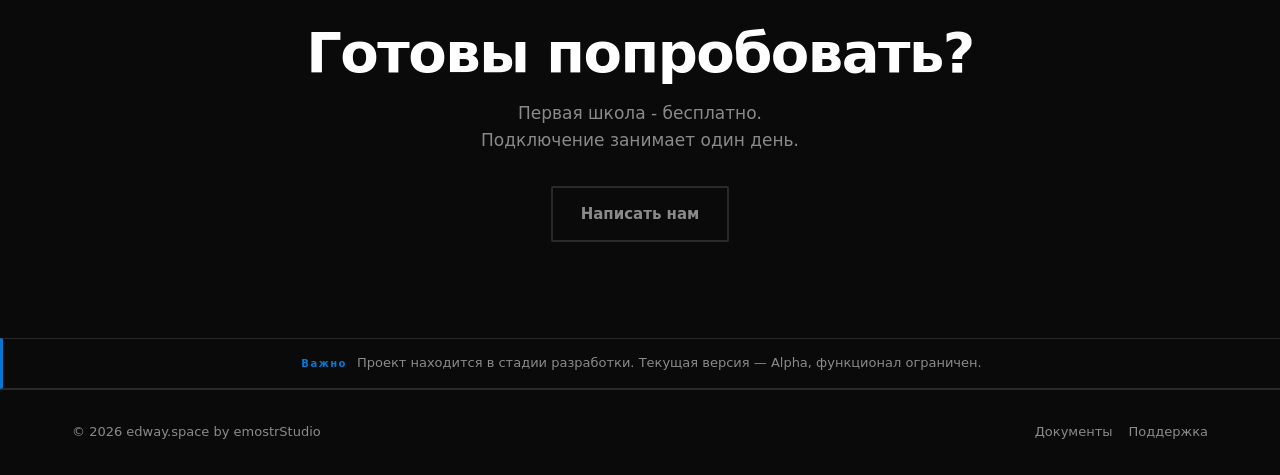
==== commit 9af287c0: "djj" ====
--- a/index.html
+++ b/index.html
@@ -1287,7 +1287,8 @@
                 </article>
                 <article class="role-card reveal d4">
                     <h3 class="role-card__title">Для завучей</h3>
-                    <p class="role-card__text">Школьные объявления и управление всеми пользователями</p>
+                    <p class="role-card__text">Централизованное управление расписанием, объявления и управление всеми
+                        пользователями</p>
                 </article>
             </div>
         </div>
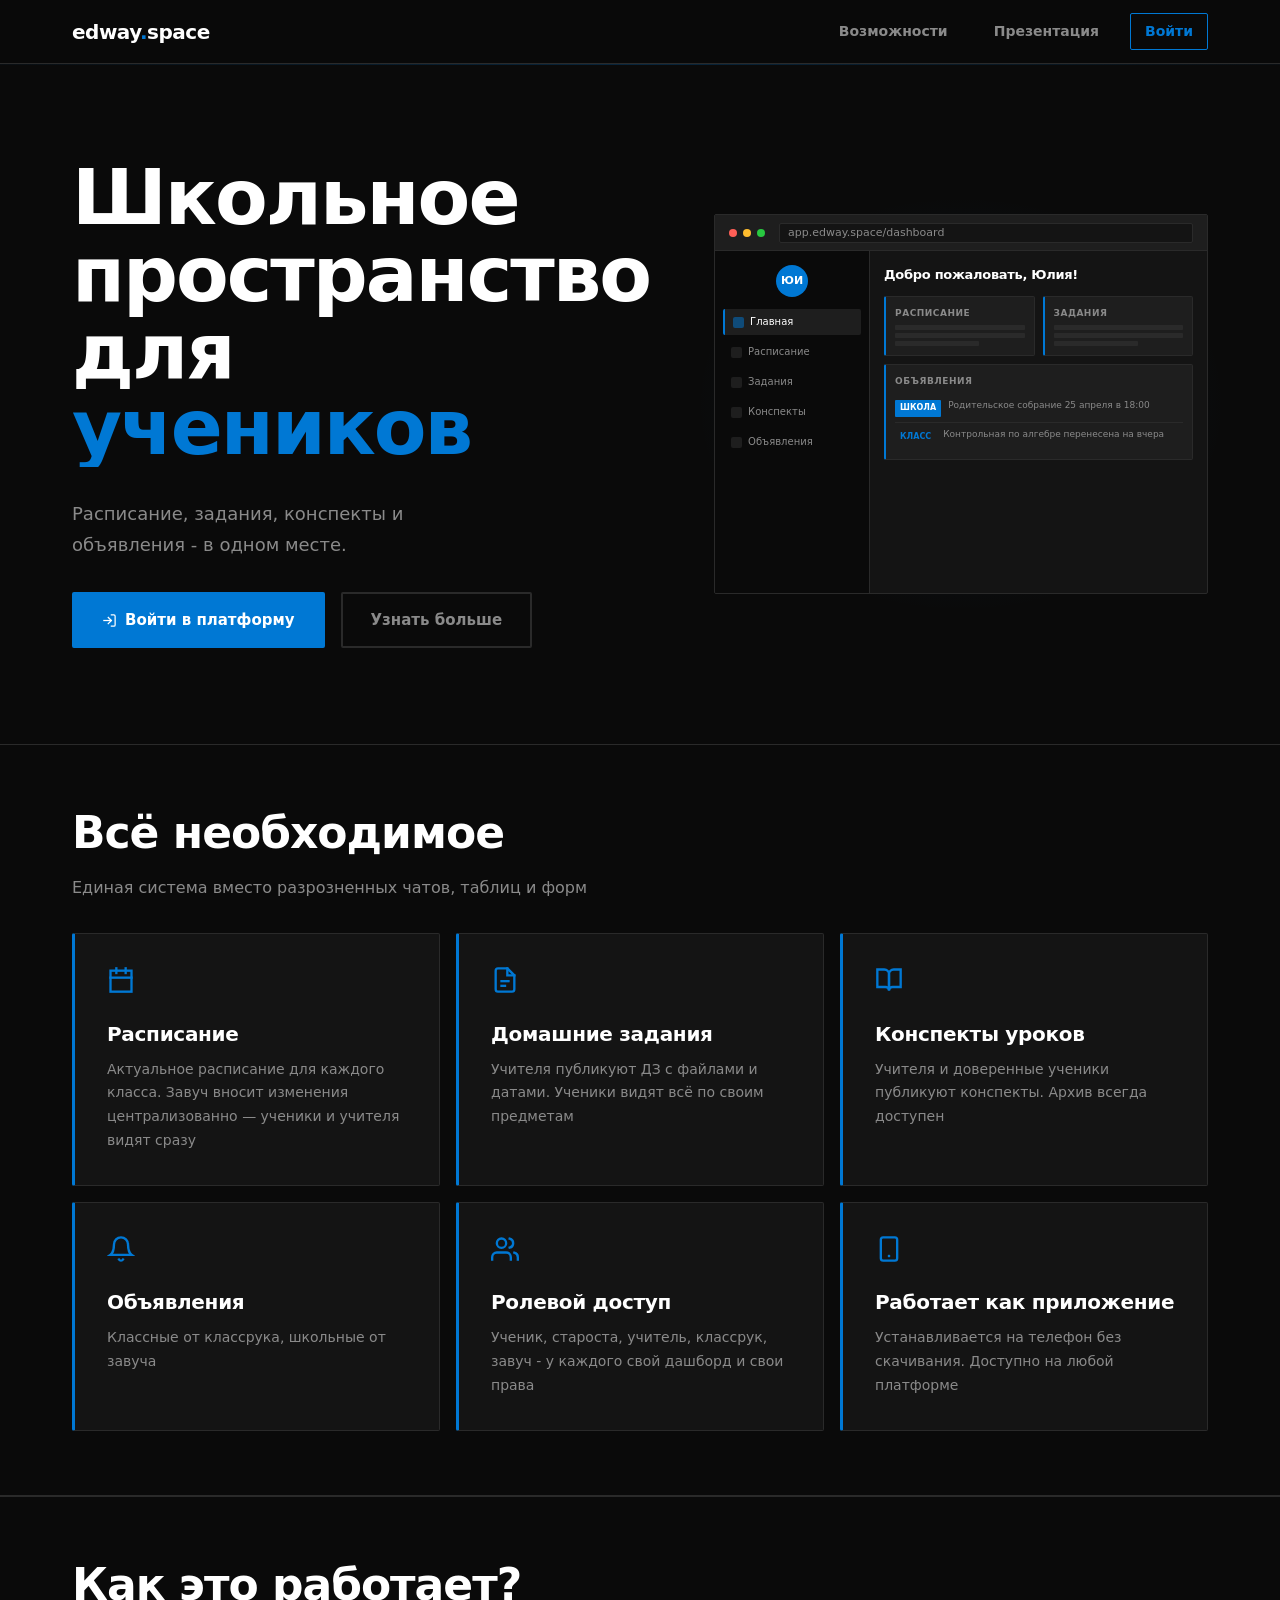
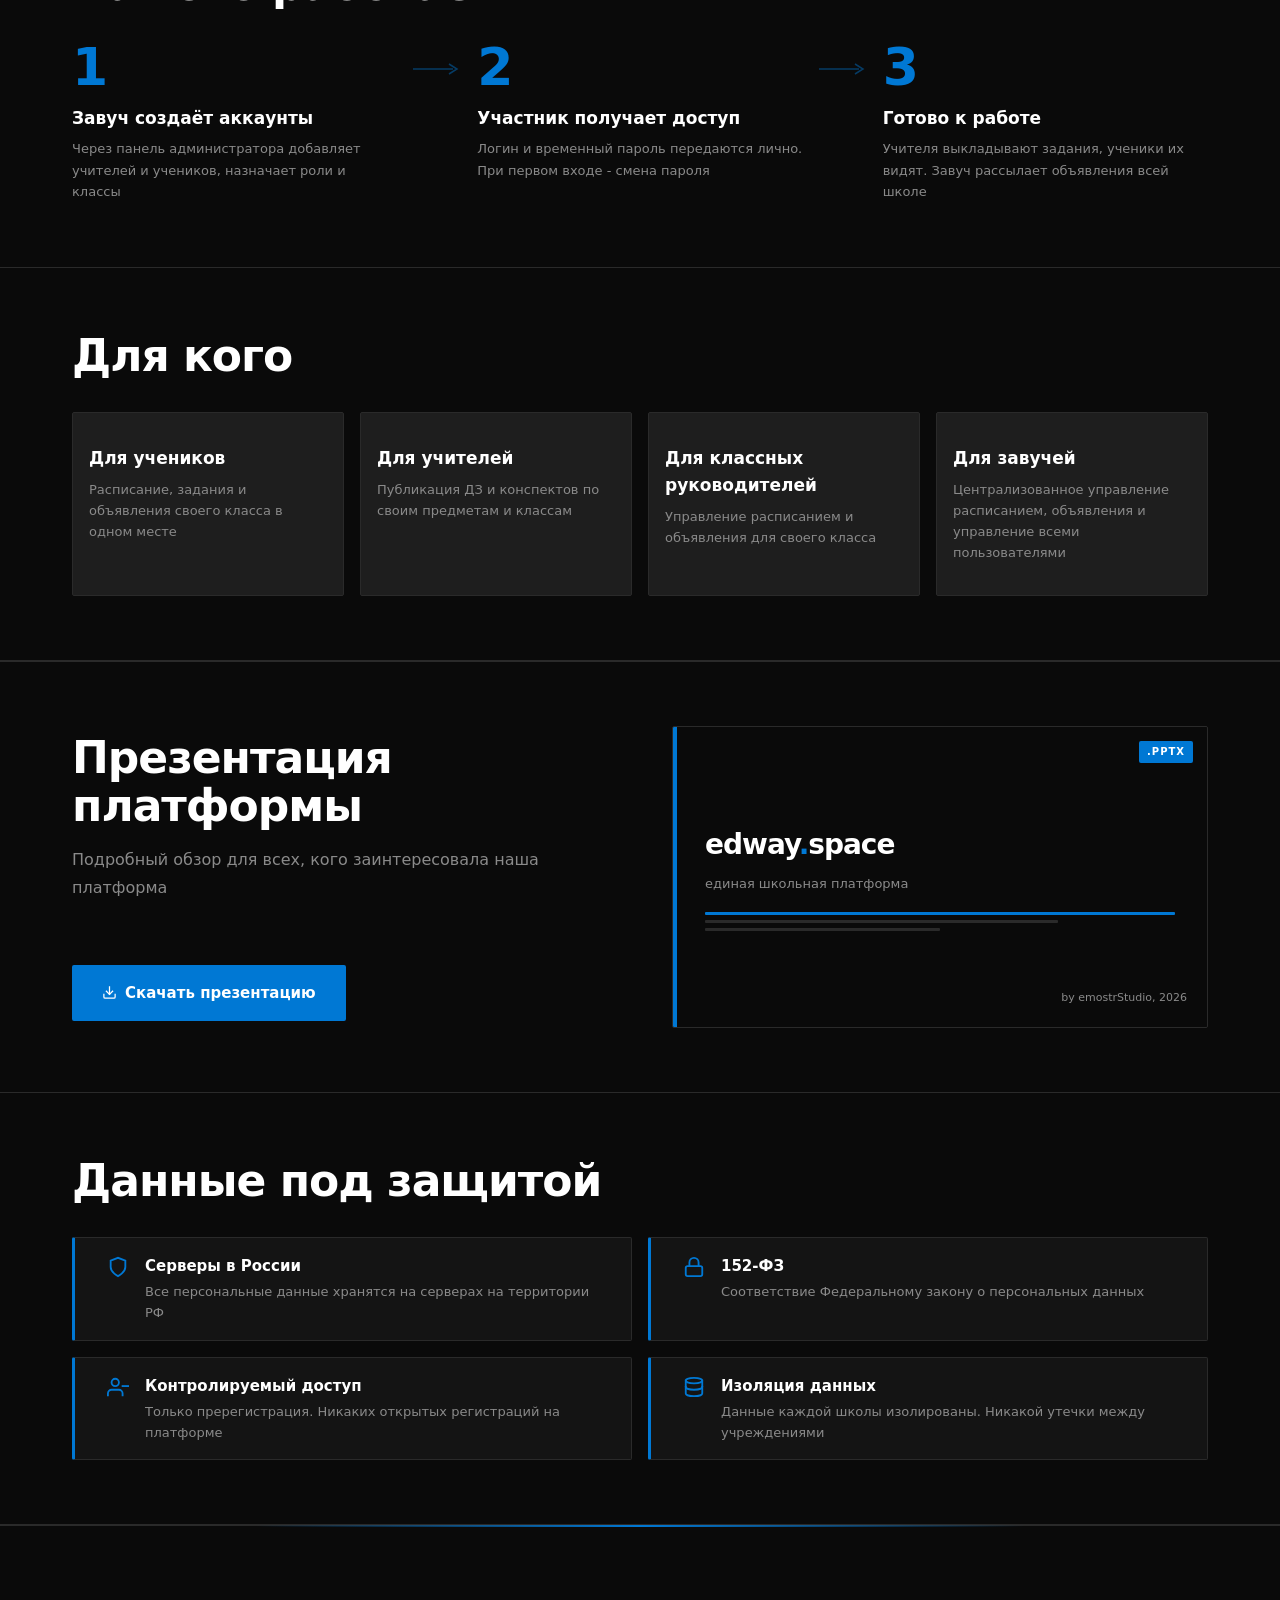
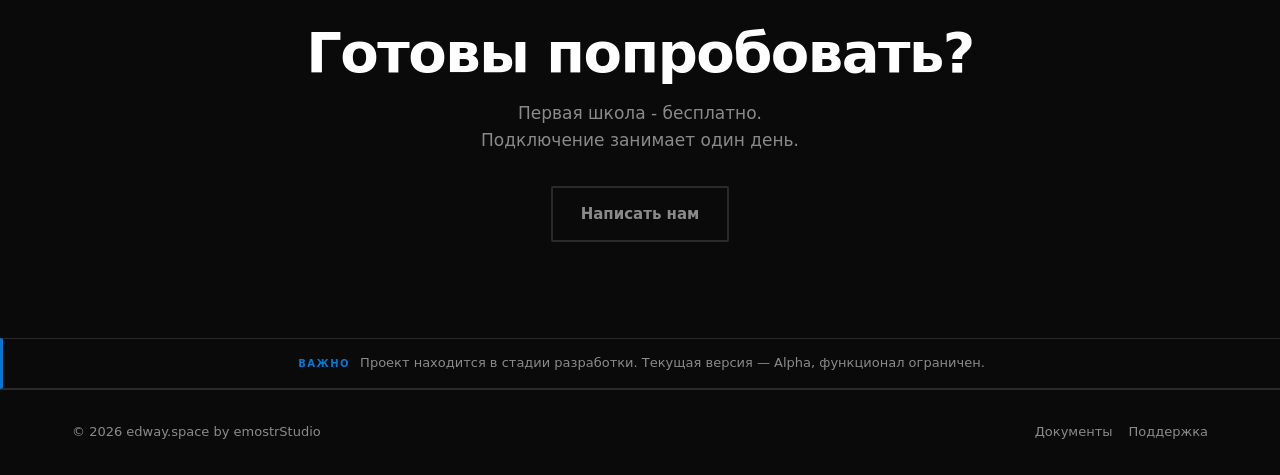
==== commit bd6e494c: "commit" ====
--- a/index.html
+++ b/index.html
@@ -1406,7 +1406,7 @@
     </section>
 
     <aside class="alpha-notice">
-        <span class="alpha-notice__label">Важно</span>Проект находится в стадии разработки. Текущая версия — Alpha,
+        <span class="alpha-notice__label">ВАЖНО</span>Проект находится в стадии разработки. Текущая версия — Alpha,
         функционал ограничен.
     </aside>
 
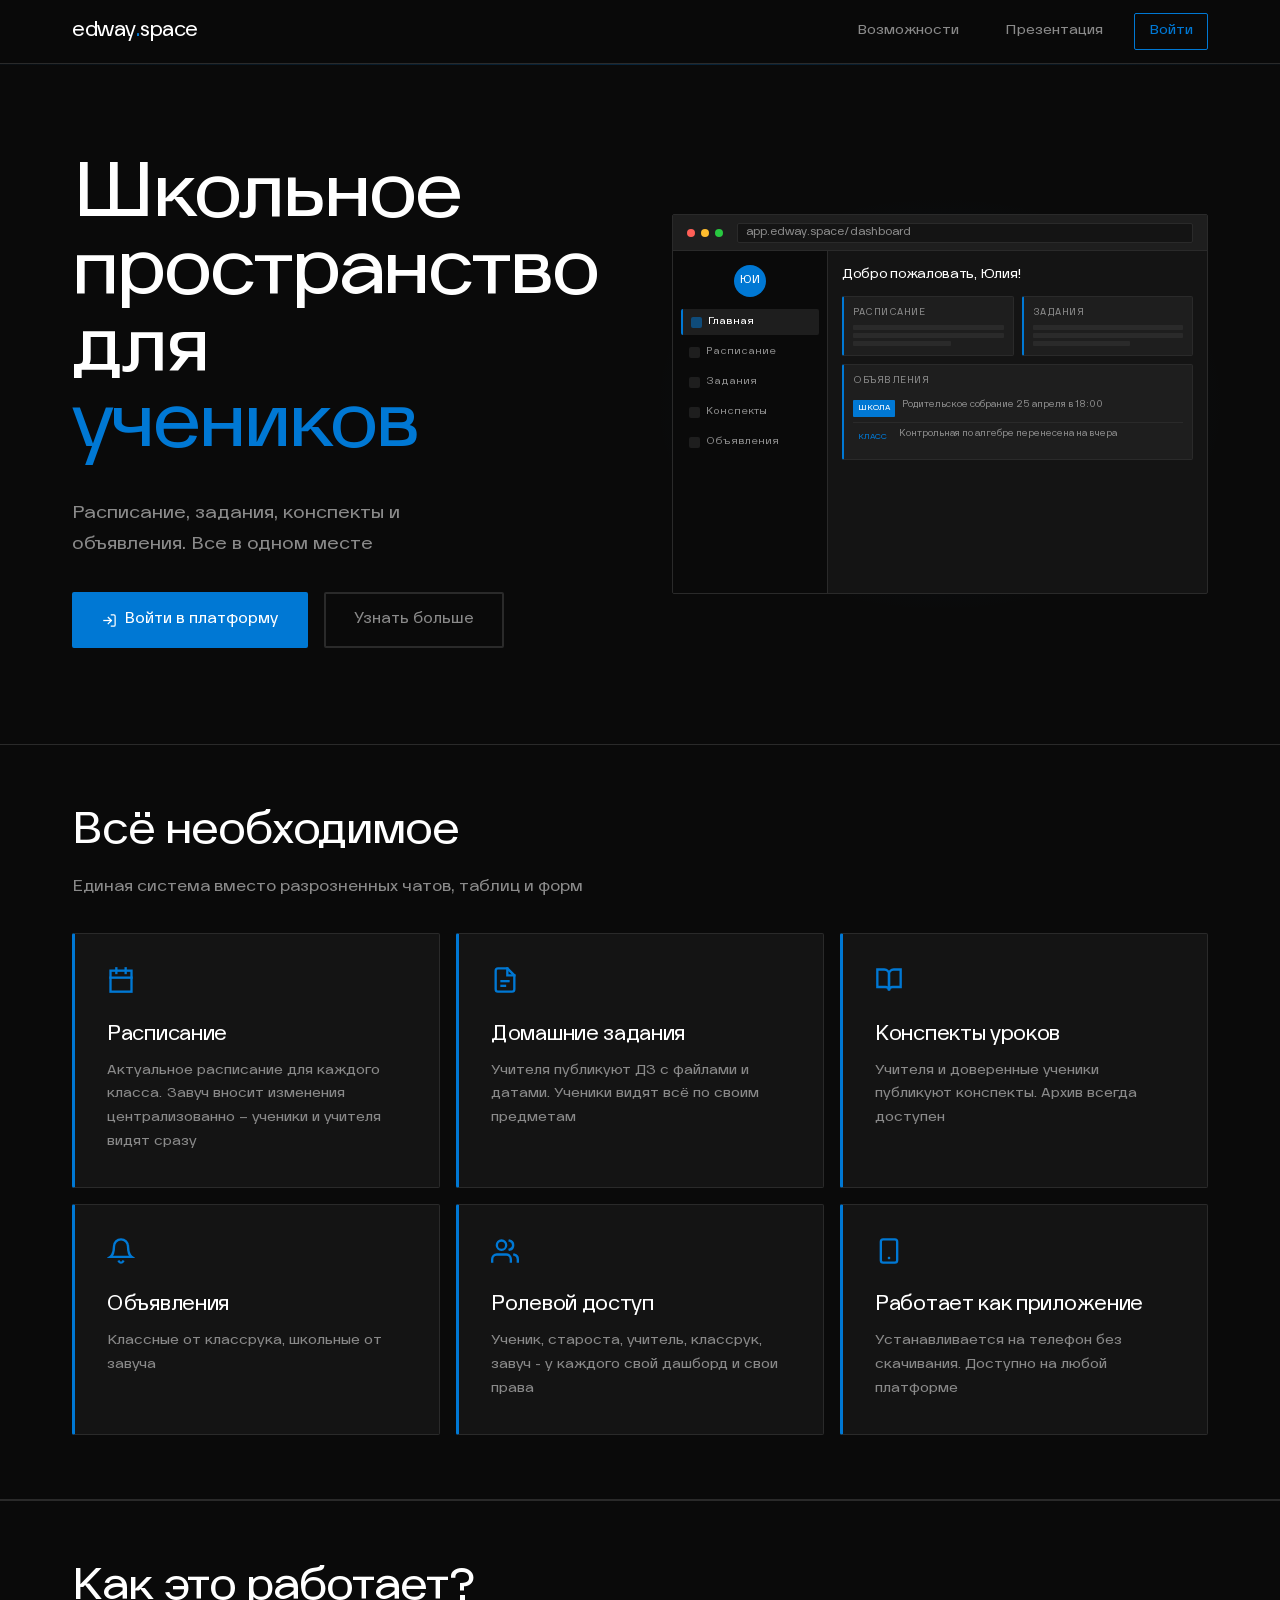
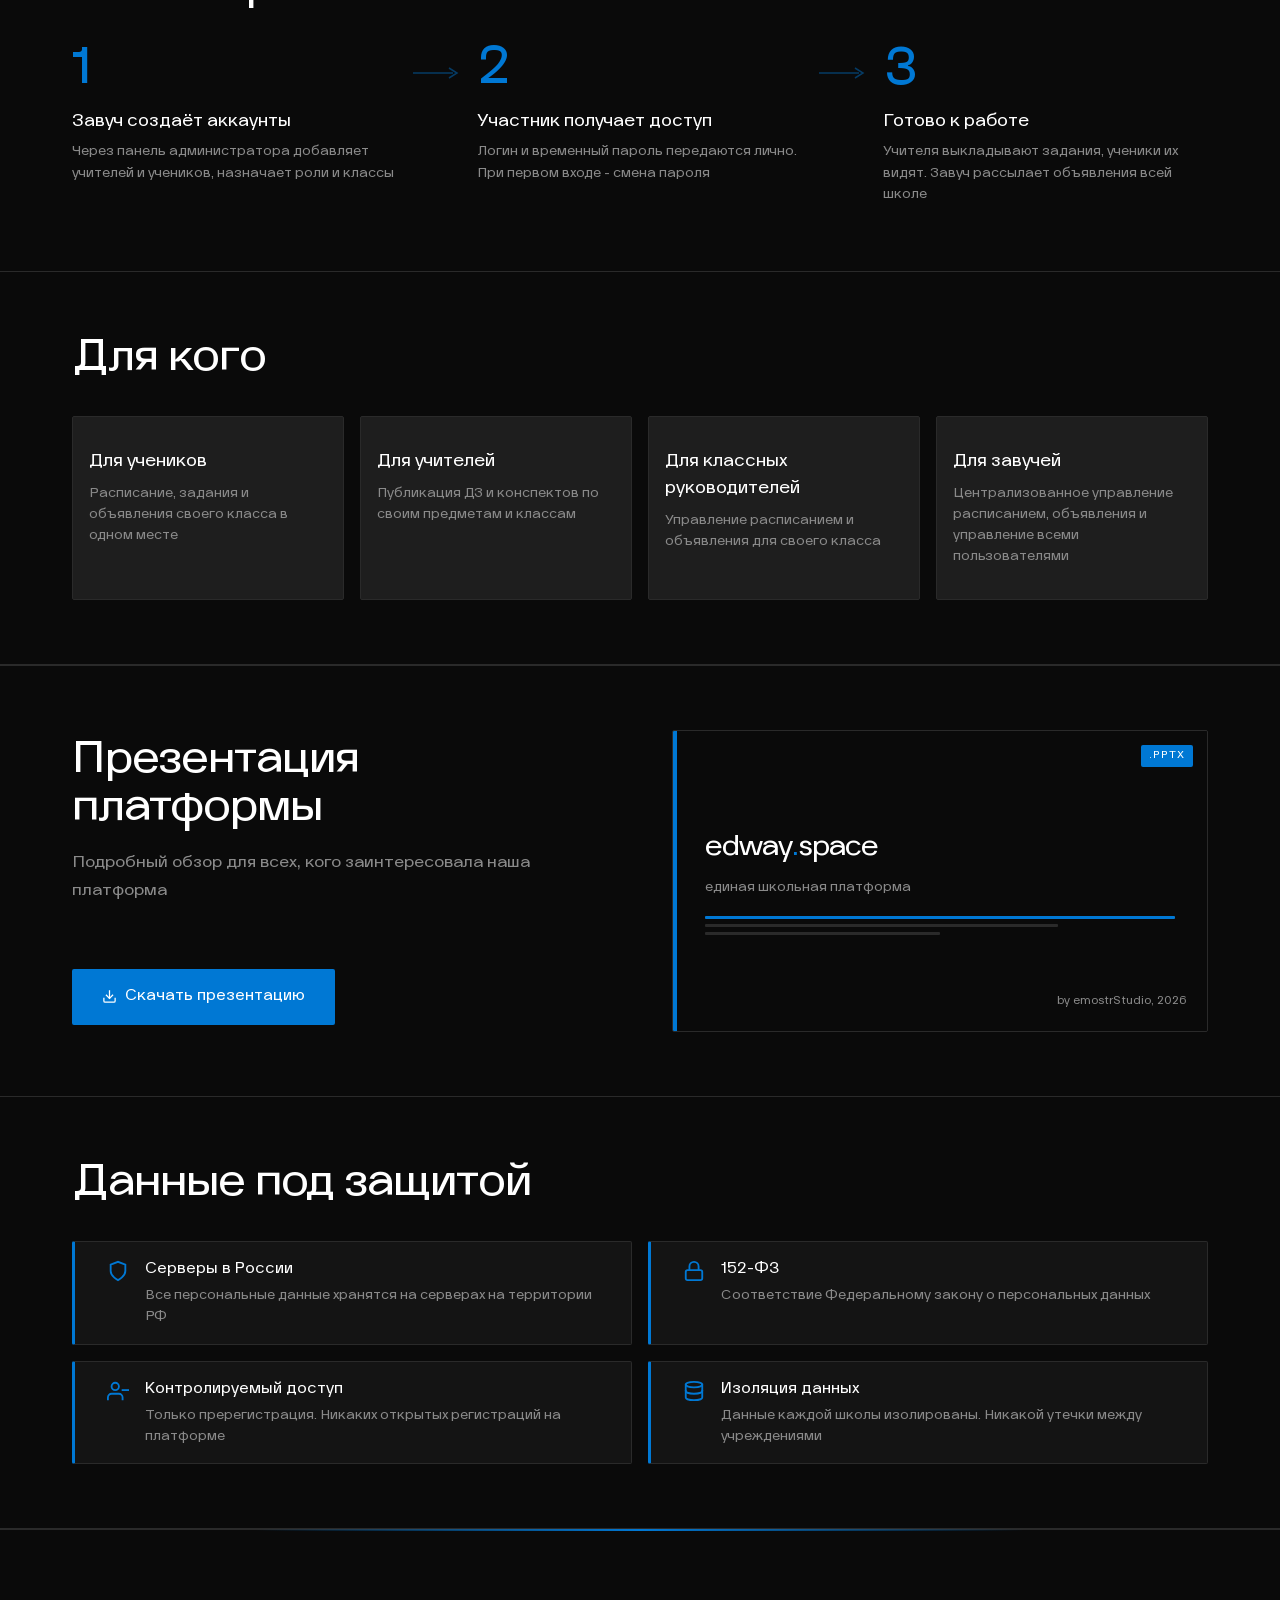
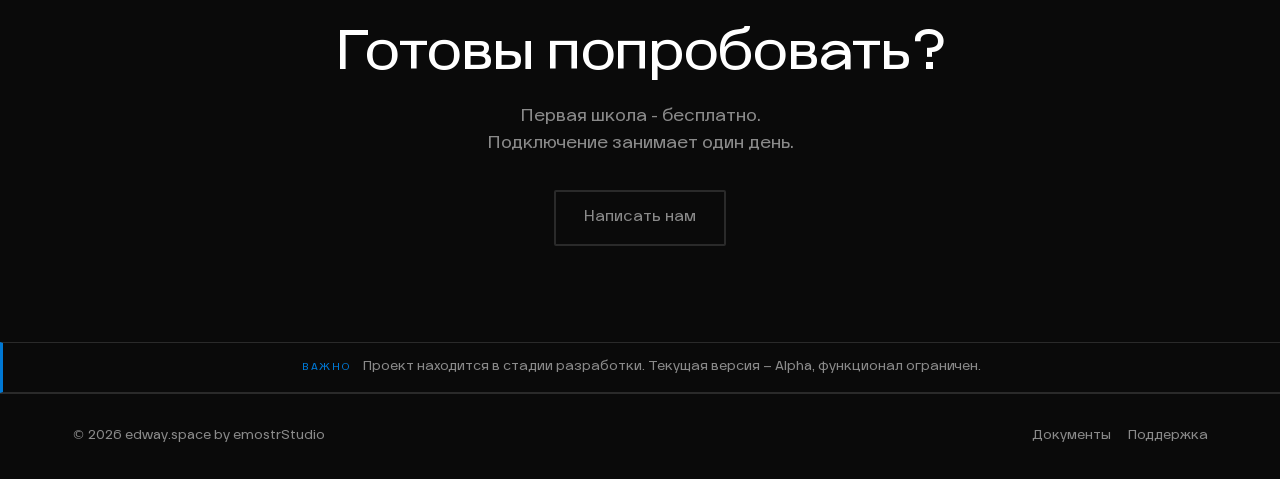
==== commit 3bd0efca: "final" ====
--- a/index.html
+++ b/index.html
@@ -11,7 +11,7 @@
     <style>
         @font-face {
             font-family: 'Racama';
-            src: url('assets/fonts/racama-regular.woff2') format('woff2');
+            src: url('assets/fonts/Racama-Regular.woff2') format('woff2');
             font-weight: 400 700;
             font-display: swap;
         }
@@ -1023,6 +1023,10 @@
                 --sp-xl: 64px
             }
 
+            .container {
+                padding-inline: var(--sp-sm)
+            }
+
             .features__grid,
             .security__grid {
                 grid-template-columns: 1fr
@@ -1074,7 +1078,7 @@
                         Школьное<br>пространство<br>для
                         <span class="ticker"><span id="ticker-word">учеников</span></span>
                     </h1>
-                    <p class="hero__sub reveal d2">Расписание, задания, конспекты и объявления - в одном месте.</p>
+                    <p class="hero__sub reveal d2">Расписание, задания, конспекты и объявления. Все в одном месте</p>
                     <div class="hero__actions reveal d3">
                         <a href="https://app.edway.space" class="btn">
                             <svg width="15" height="15" viewBox="0 0 24 24" fill="none" stroke="currentColor"
@@ -1424,6 +1428,14 @@
         (function () {
             var words = ['учеников', 'учителей', 'классруков', 'завучей'];
             var el = document.getElementById('ticker-word');
+            var tickerEl = el.parentElement;
+            var probe = document.createElement('span');
+            probe.style.cssText = 'position:absolute;visibility:hidden;white-space:nowrap';
+            tickerEl.appendChild(probe);
+            var maxW = 0;
+            words.forEach(function (w) { probe.textContent = w; if (probe.offsetWidth > maxW) maxW = probe.offsetWidth; });
+            tickerEl.removeChild(probe);
+            tickerEl.style.minWidth = maxW + 'px';
             var i = 0;
             function tick() {
                 el.classList.add('is-exiting');
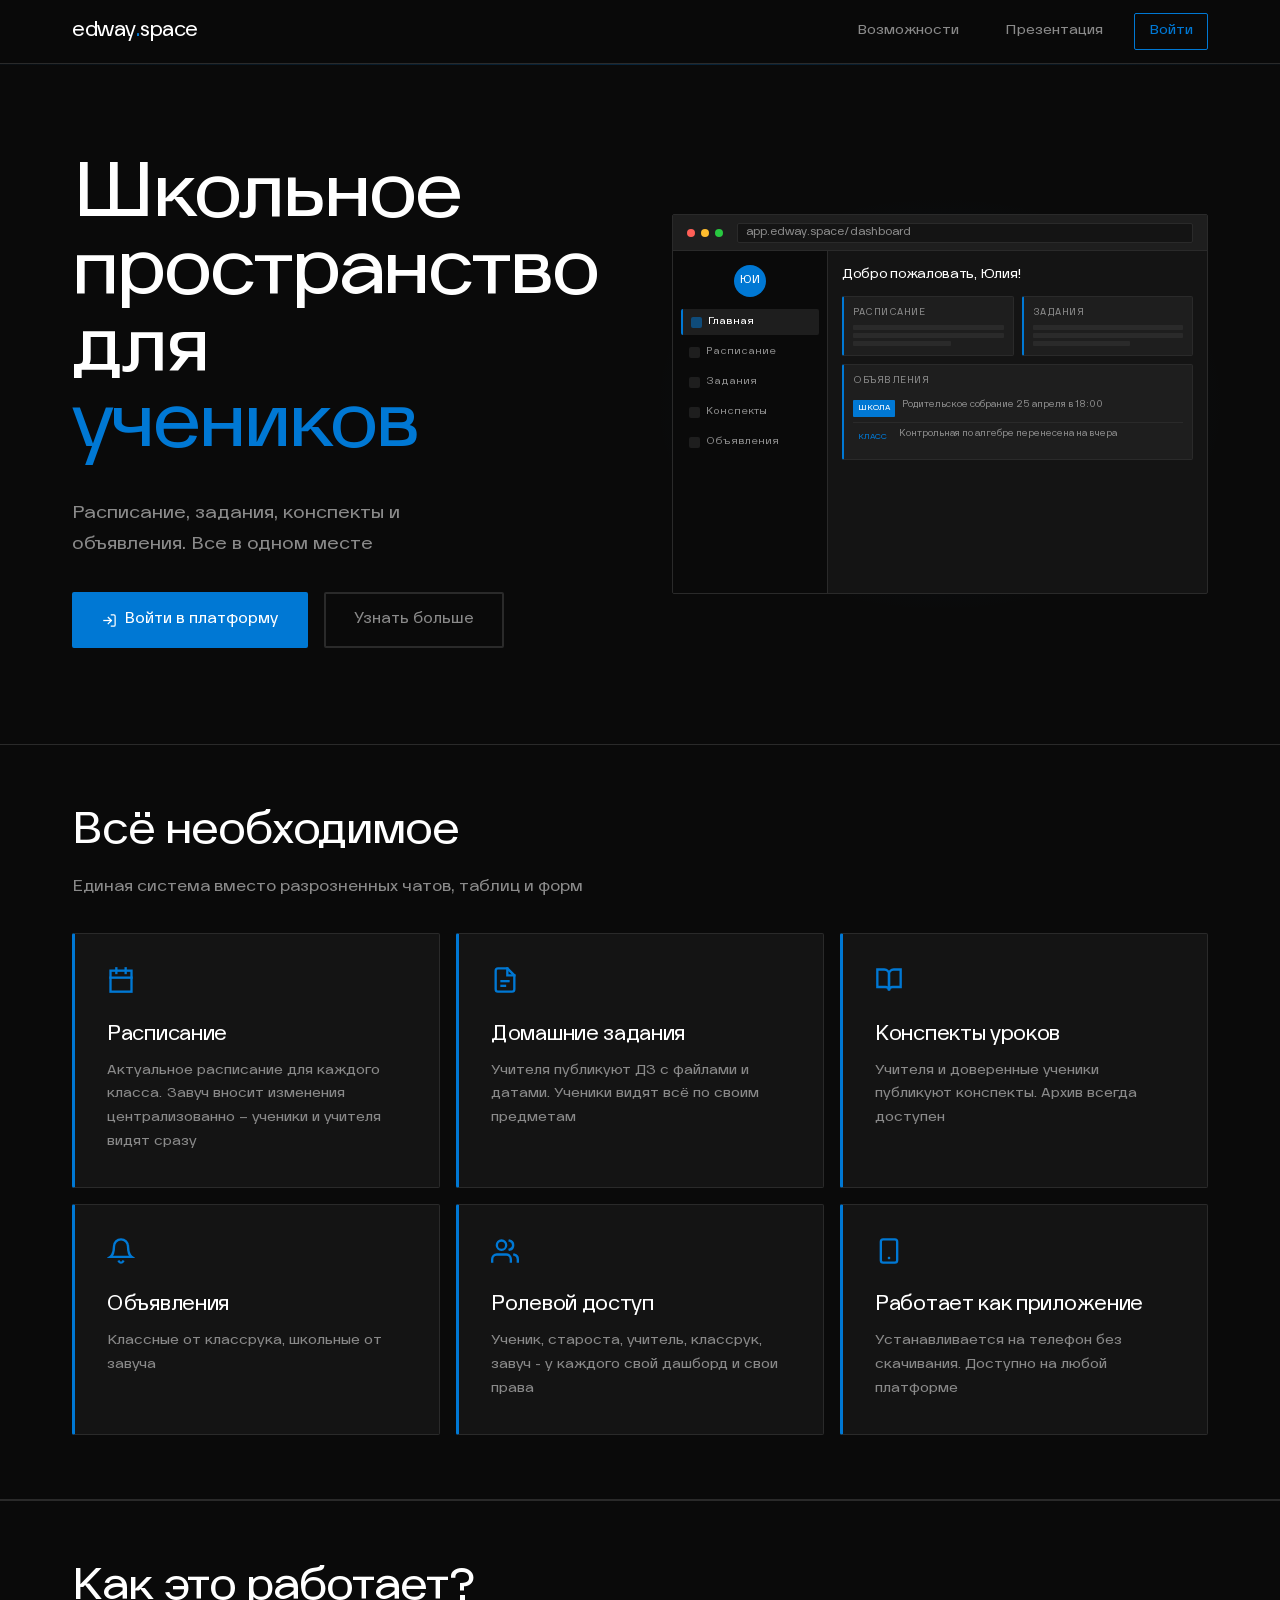
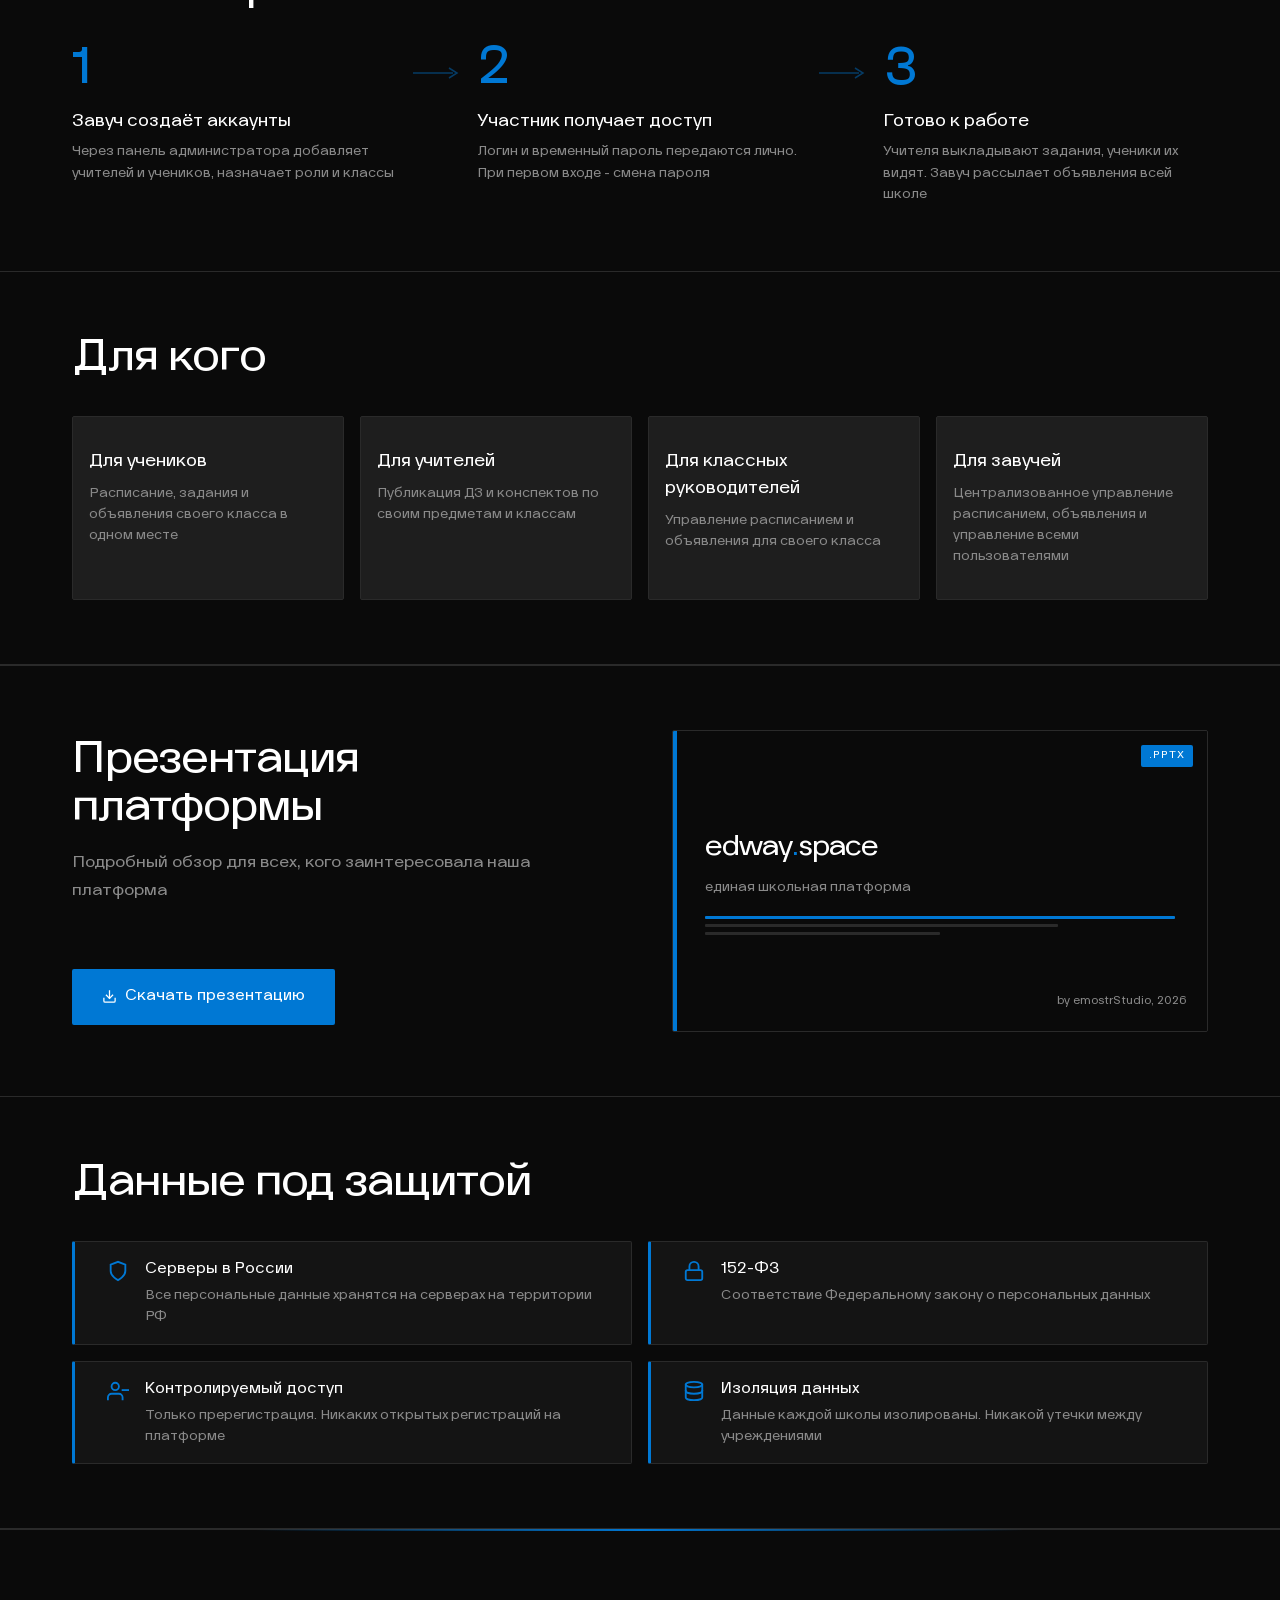
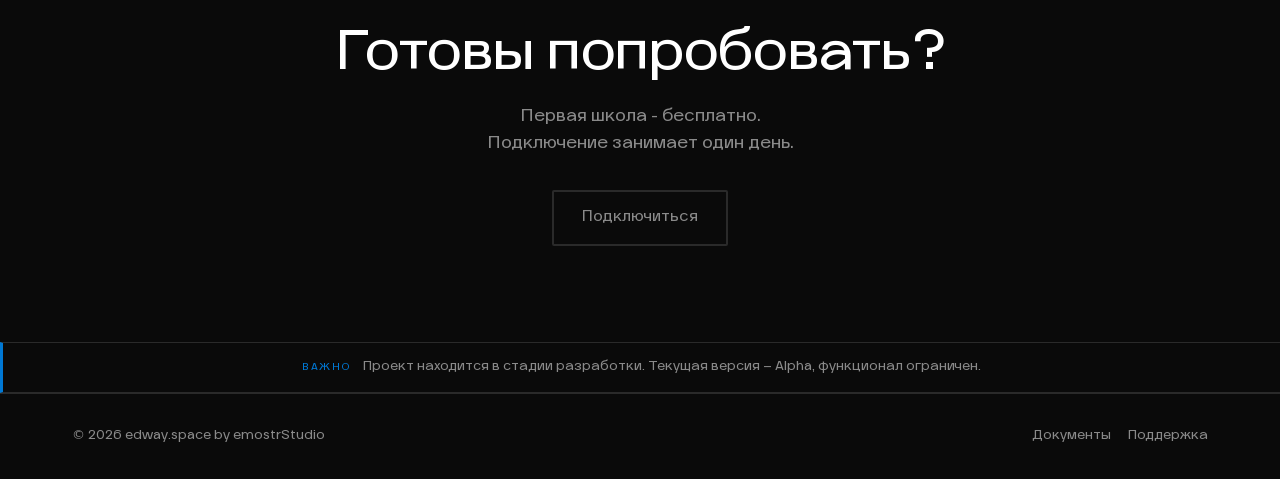
==== commit 87c3c062: "commit" ====
--- a/index.html
+++ b/index.html
@@ -7,7 +7,7 @@
     <title>edway.space — единое школьное пространство</title>
     <meta name="description"
         content="Платформа для учеников, учителей и администрации. Расписание, домашние задания, объявления — всё в одном месте.">
-    <link rel="icon" href="favicon.svg" type="image/svg+xml">
+    <link rel="icon" href="assets/pics/favicon.svg" type="image/svg+xml">
     <style>
         @font-face {
             font-family: 'Racama';
@@ -800,30 +800,6 @@
             letter-spacing: 1px
         }
 
-        .pres__hover {
-            position: absolute;
-            inset: 0;
-            display: flex;
-            align-items: center;
-            justify-content: center;
-            background: rgba(0, 0, 0, .5);
-            opacity: 0;
-            transition: opacity .2s
-        }
-
-        .pres__preview:hover .pres__hover {
-            opacity: 1
-        }
-
-        .pres__play-circle {
-            width: 48px;
-            height: 48px;
-            border: 2px solid #fff;
-            border-radius: 50%;
-            display: flex;
-            align-items: center;
-            justify-content: center
-        }
 
         .pres__meta {
             display: flex;
@@ -1332,13 +1308,7 @@
                         </div>
                         <div class="pres__year">by emostrStudio, 2026</div>
                     </div>
-                    <div class="pres__hover">
-                        <div class="pres__play-circle">
-                            <svg width="16" height="16" viewBox="0 0 24 24" fill="white">
-                                <polygon points="5 3 19 12 5 21 5 3" />
-                            </svg>
-                        </div>
-                    </div>
+
                 </div>
             </div>
         </div>
@@ -1404,7 +1374,7 @@
             <h2 class="cta__heading reveal">Готовы попробовать?</h2>
             <p class="cta__sub reveal">Первая школа - бесплатно.<br>Подключение занимает один день.</p>
             <div class="cta__actions reveal">
-                <a href="pages/support.html" class="btn btn--outline">Написать нам</a>
+                <a href="mailto:connect@edway.space" class="btn btn--outline">Подключиться</a>
             </div>
         </div>
     </section>
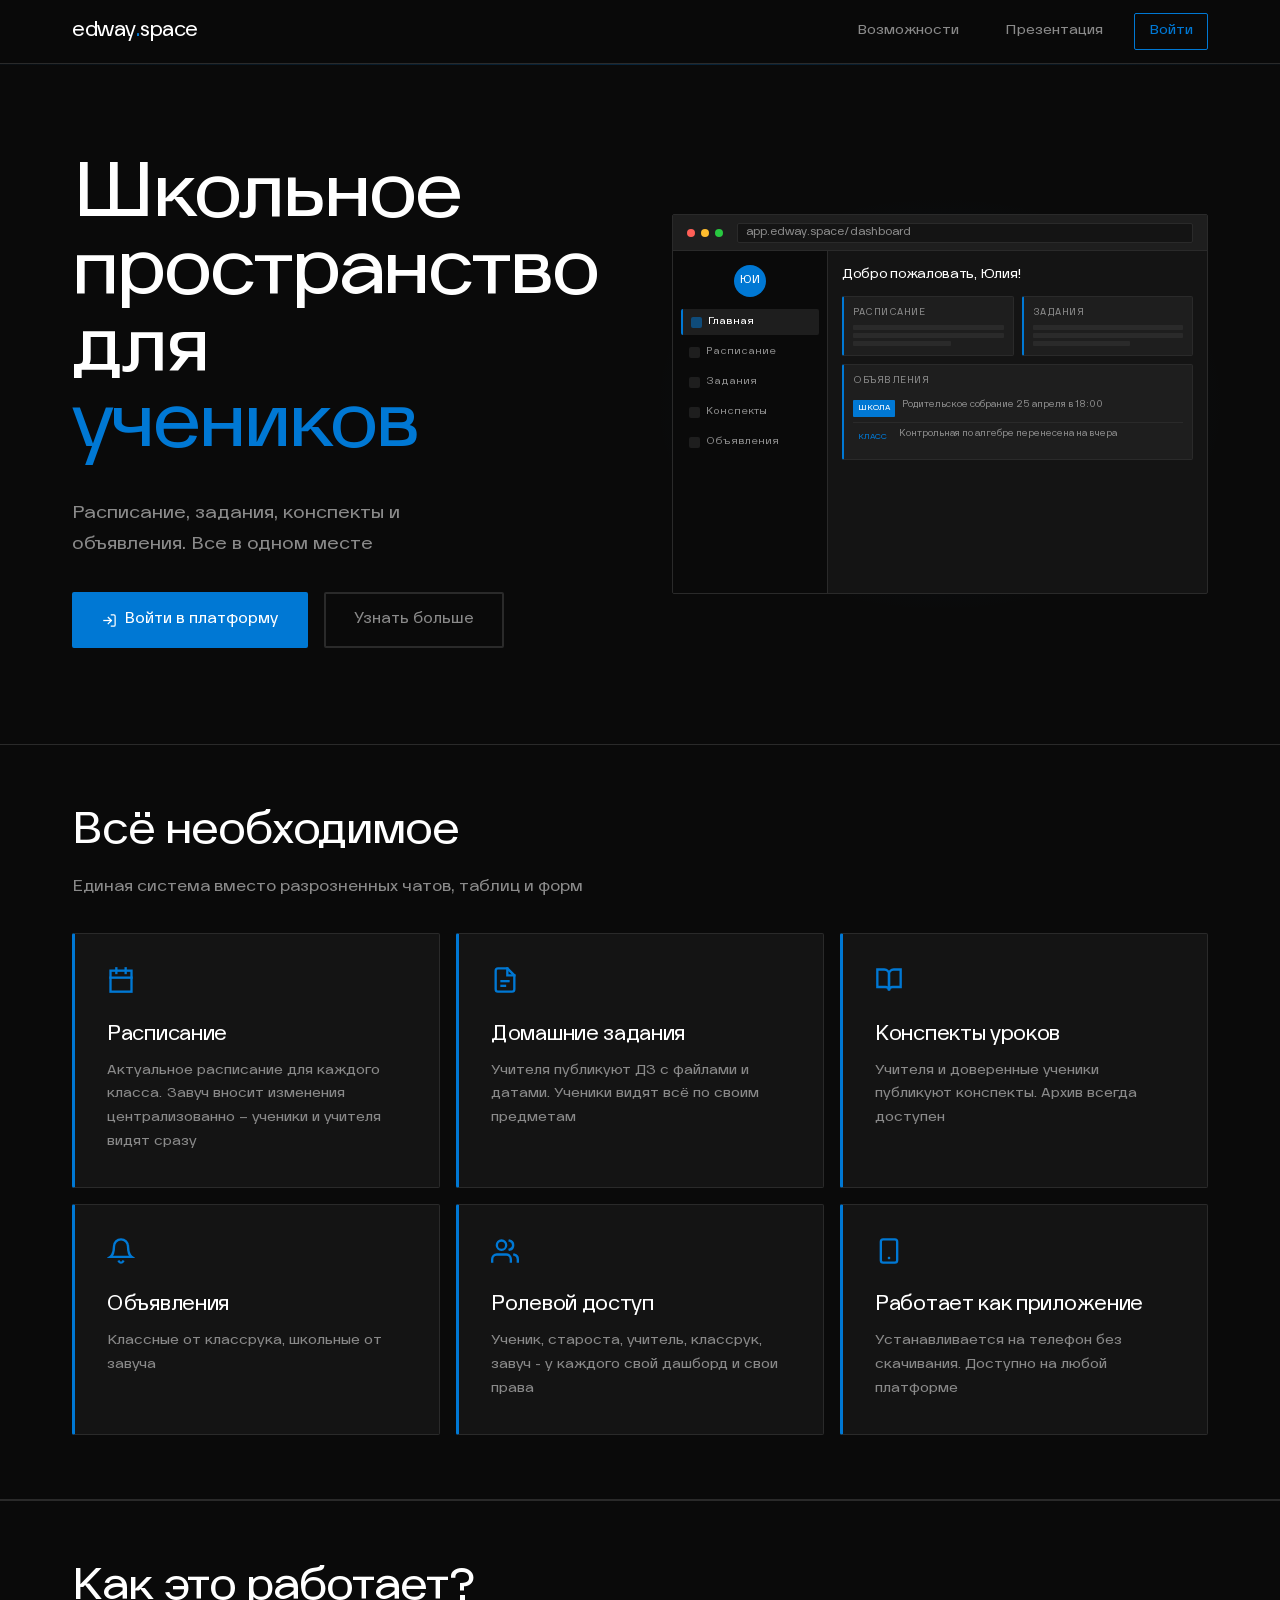
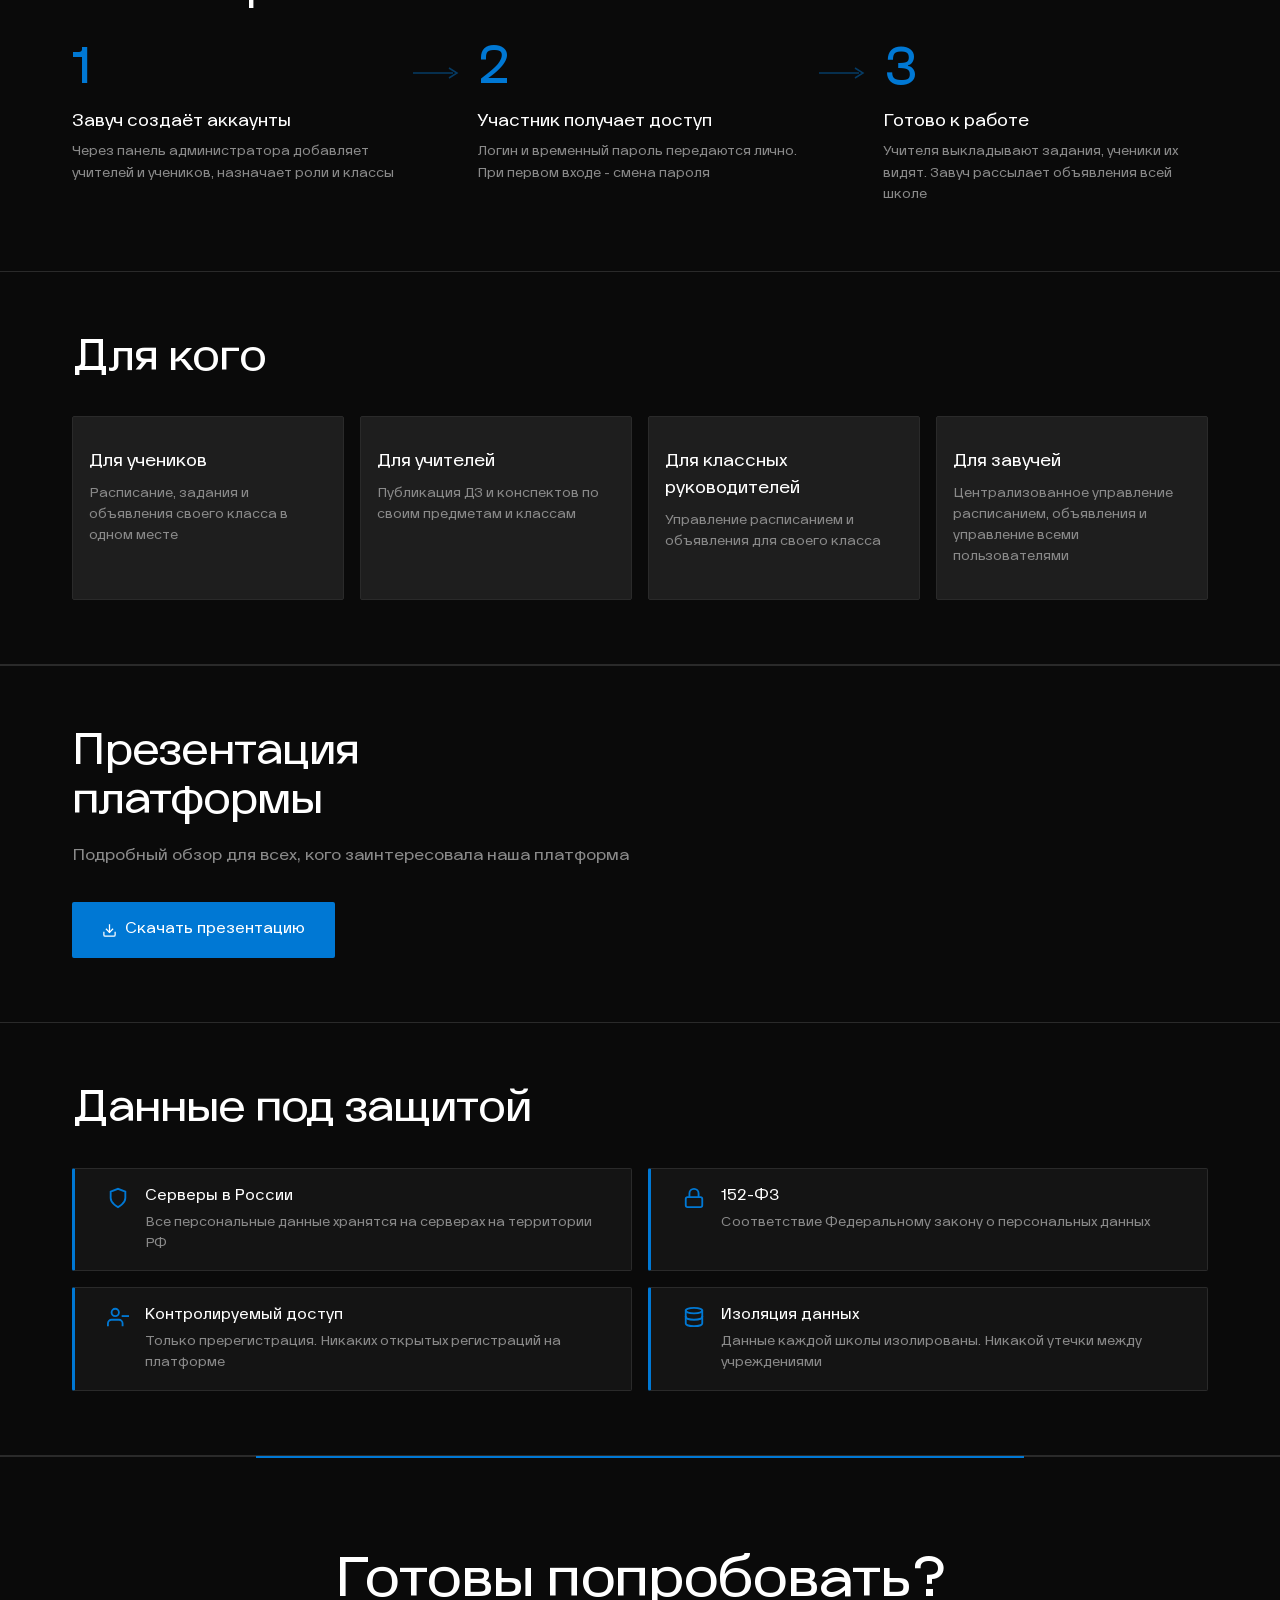
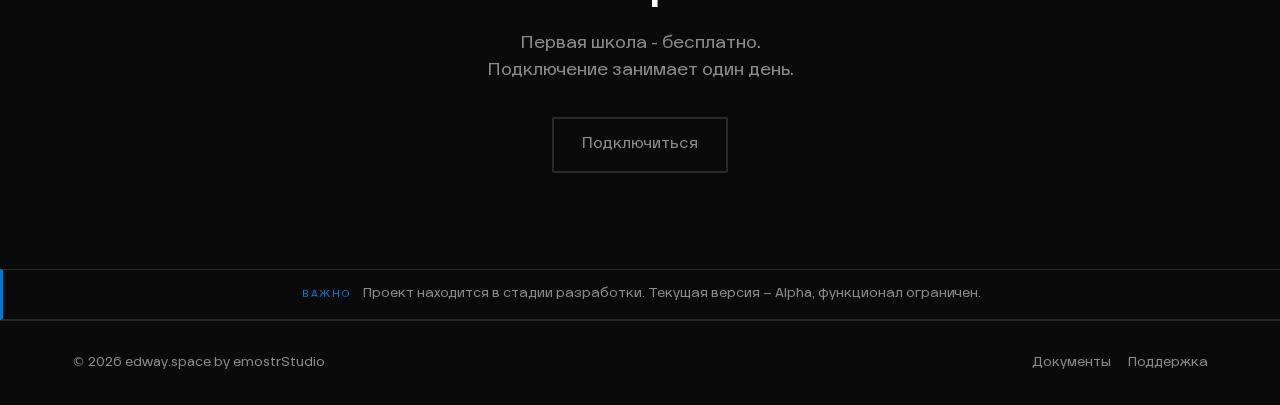
==== commit b44e343e: "commit" ====
--- a/index.html
+++ b/index.html
@@ -694,111 +694,6 @@
             border-bottom: 1px solid var(--border)
         }
 
-        .pres__grid {
-            display: grid;
-            grid-template-columns: 1fr 1fr;
-            gap: var(--sp-lg);
-            align-items: center
-        }
-
-        .pres__preview {
-            position: relative;
-            background: var(--bg-card);
-            border: 1px solid var(--border);
-            border-radius: var(--radius);
-            overflow: hidden;
-            aspect-ratio: 16/9;
-            display: flex;
-            align-items: center;
-            justify-content: center;
-            cursor: pointer;
-            transition: border-color .2s
-        }
-
-        .pres__preview:hover {
-            border-color: rgba(0, 120, 212, .4)
-        }
-
-        .pres__slide {
-            width: 100%;
-            height: 100%;
-            background: var(--bg);
-            display: flex;
-            flex-direction: column;
-            justify-content: center;
-            padding: 32px;
-            position: relative
-        }
-
-        .pres__slide::before {
-            content: '';
-            position: absolute;
-            top: 0;
-            left: 0;
-            width: 4px;
-            height: 100%;
-            background: var(--accent)
-        }
-
-        .pres__logo-big {
-            font-size: 28px;
-            font-weight: 700;
-            letter-spacing: -1px;
-            margin-bottom: 6px
-        }
-
-        .pres__logo-big span {
-            color: var(--accent)
-        }
-
-        .pres__sub {
-            font-size: 13px;
-            color: var(--text-muted)
-        }
-
-        .pres__lines {
-            margin-top: 18px;
-            display: flex;
-            flex-direction: column;
-            gap: 5px
-        }
-
-        .pres__line {
-            height: 3px;
-            background: var(--accent);
-            border-radius: 1px
-        }
-
-        .pres__line:nth-child(2) {
-            background: var(--border);
-            width: 75%
-        }
-
-        .pres__line:nth-child(3) {
-            background: var(--border);
-            width: 50%
-        }
-
-        .pres__year {
-            font-size: 11px;
-            color: var(--text-muted);
-            position: absolute;
-            bottom: 20px;
-            right: 20px
-        }
-
-        .pres__badge-tag {
-            position: absolute;
-            top: 14px;
-            right: 14px;
-            background: var(--accent);
-            color: #fff;
-            font-size: 10px;
-            font-weight: 700;
-            padding: 3px 8px;
-            border-radius: 2px;
-            letter-spacing: 1px
-        }
 
 
         .pres__meta {
@@ -874,7 +769,7 @@
             left: 20%;
             right: 20%;
             height: 2px;
-            background: linear-gradient(90deg, transparent, var(--accent), transparent)
+            background: var(--accent)
         }
 
         .cta__heading {
@@ -967,9 +862,6 @@
                 display: none
             }
 
-            .pres__grid {
-                grid-template-columns: 1fr
-            }
 
             .roles__grid {
                 grid-template-columns: 1fr 1fr
@@ -1278,12 +1170,9 @@
 
     <section id="presentation" class="presentation">
         <div class="container">
-            <div class="pres__grid">
-                <div class="reveal">
+            <div class="reveal">
                     <h2 class="section-title">Презентация<br>платформы</h2>
                     <p class="section-sub">Подробный обзор для всех, кого заинтересовала наша платформа</p>
-                    <div class="pres__meta">
-                    </div>
                     <div class="pres__actions">
                         <a href="assets/edwayspace_pres.pptx" download class="btn">
                             <svg width="15" height="15" viewBox="0 0 24 24" fill="none" stroke="currentColor"
@@ -1296,21 +1185,6 @@
                         </a>
                     </div>
                 </div>
-                <div class="pres__preview reveal d2">
-                    <div class="pres__slide">
-                        <div class="pres__badge-tag">.PPTX</div>
-                        <div class="pres__logo-big">edway<span>.</span>space</div>
-                        <div class="pres__sub">единая школьная платформа</div>
-                        <div class="pres__lines">
-                            <div class="pres__line"></div>
-                            <div class="pres__line"></div>
-                            <div class="pres__line"></div>
-                        </div>
-                        <div class="pres__year">by emostrStudio, 2026</div>
-                    </div>
-
-                </div>
-            </div>
         </div>
     </section>
 
